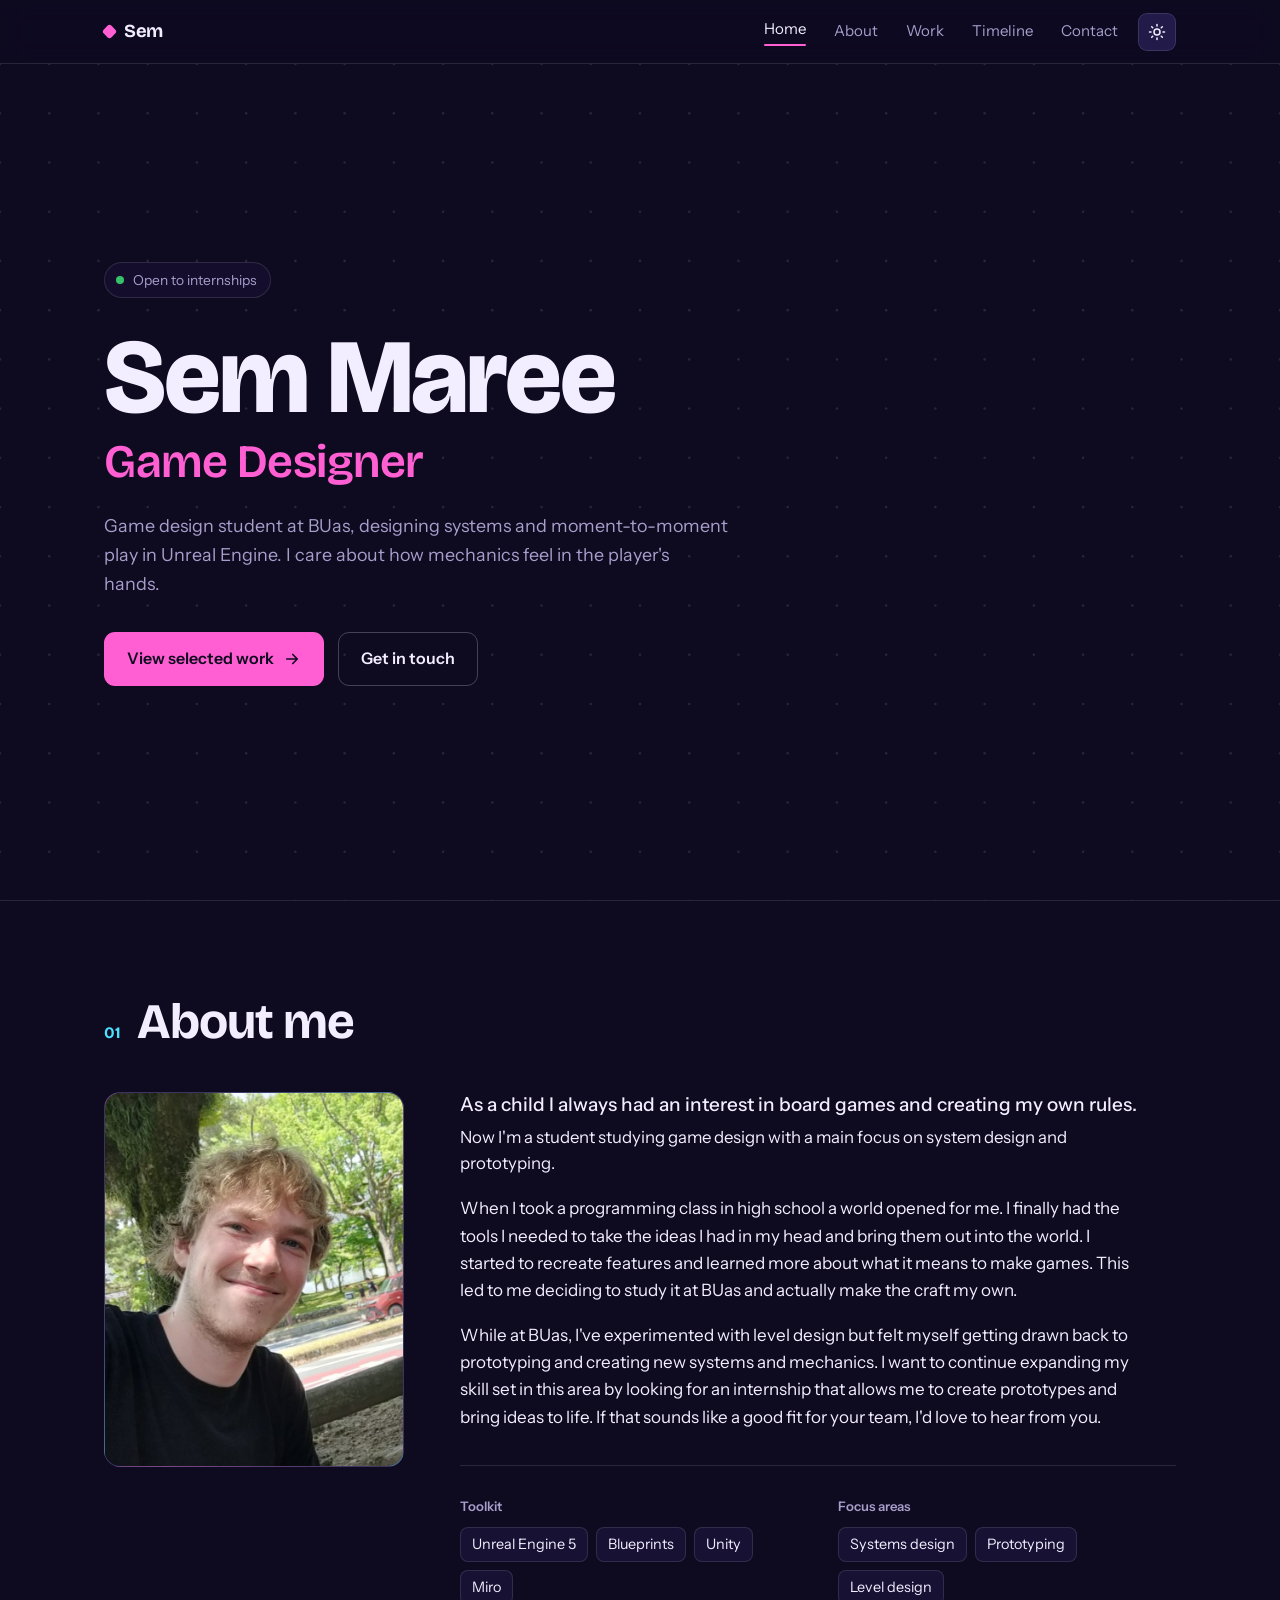
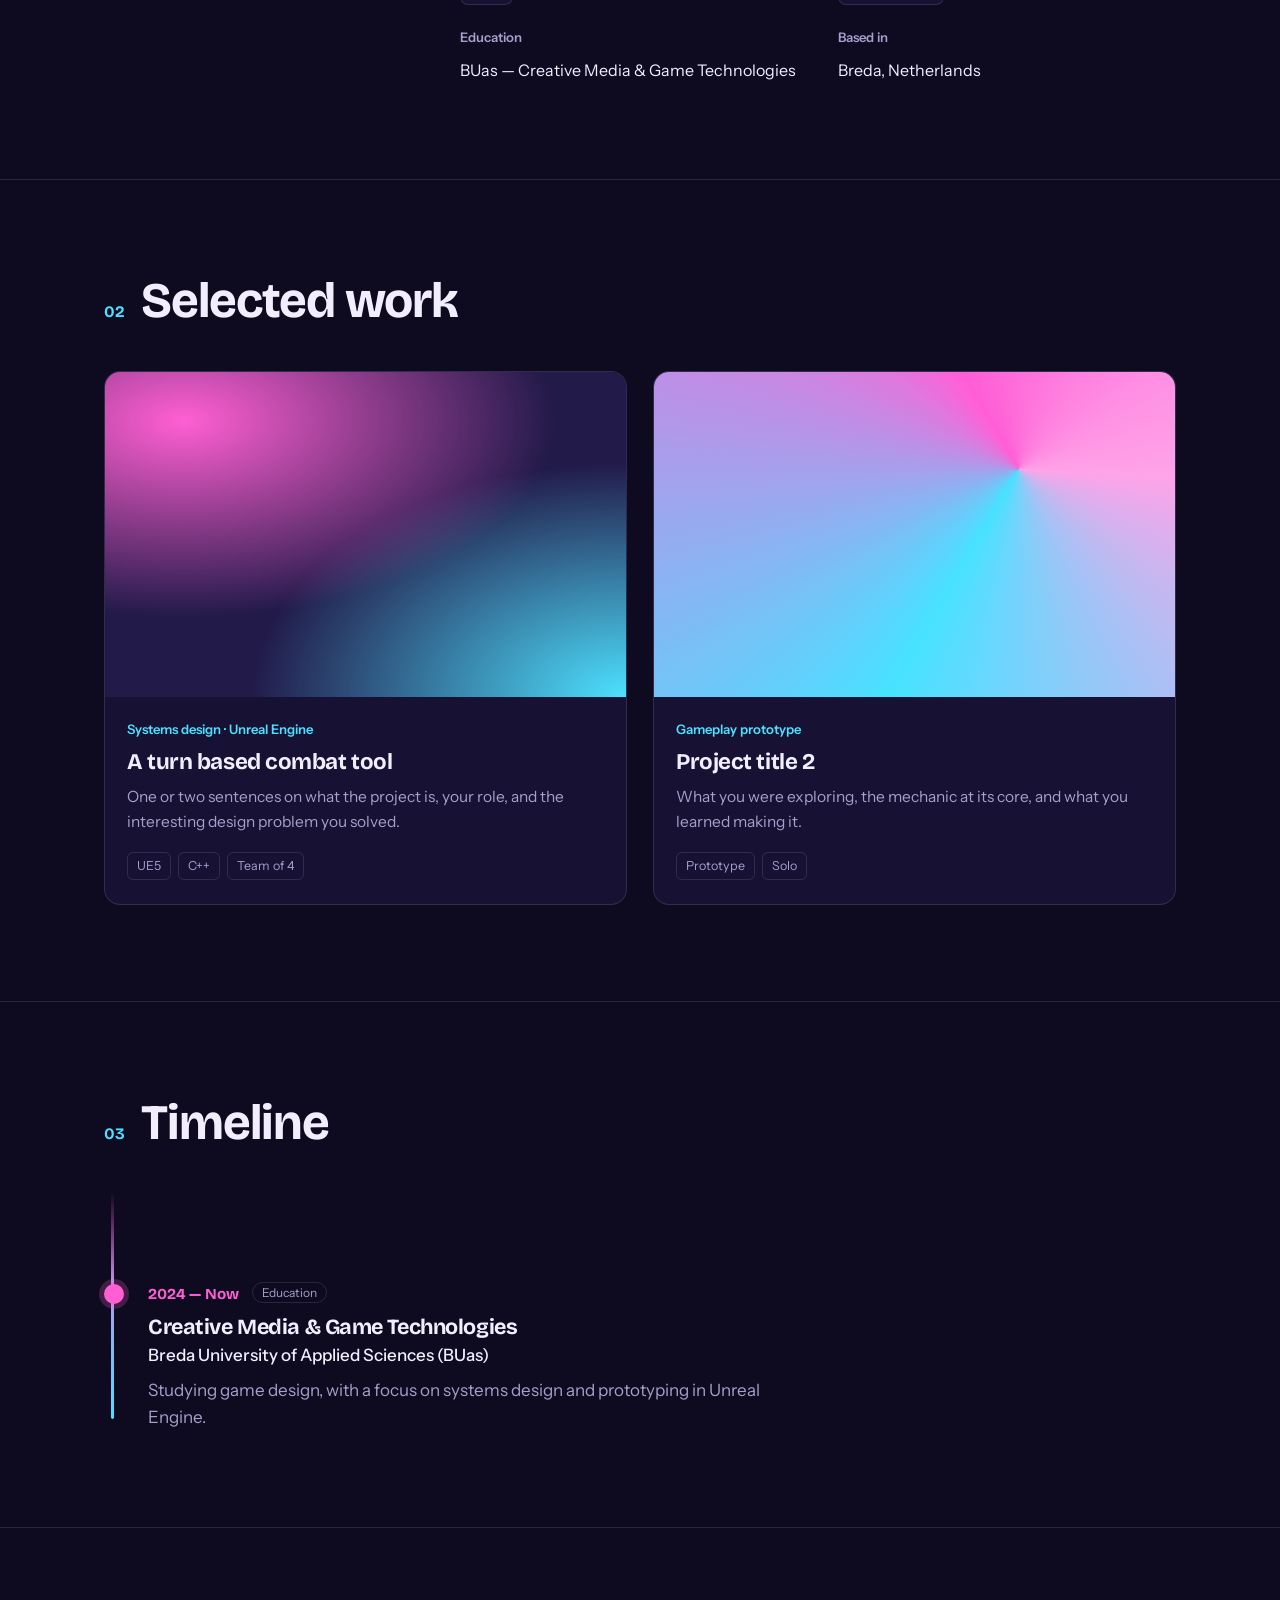
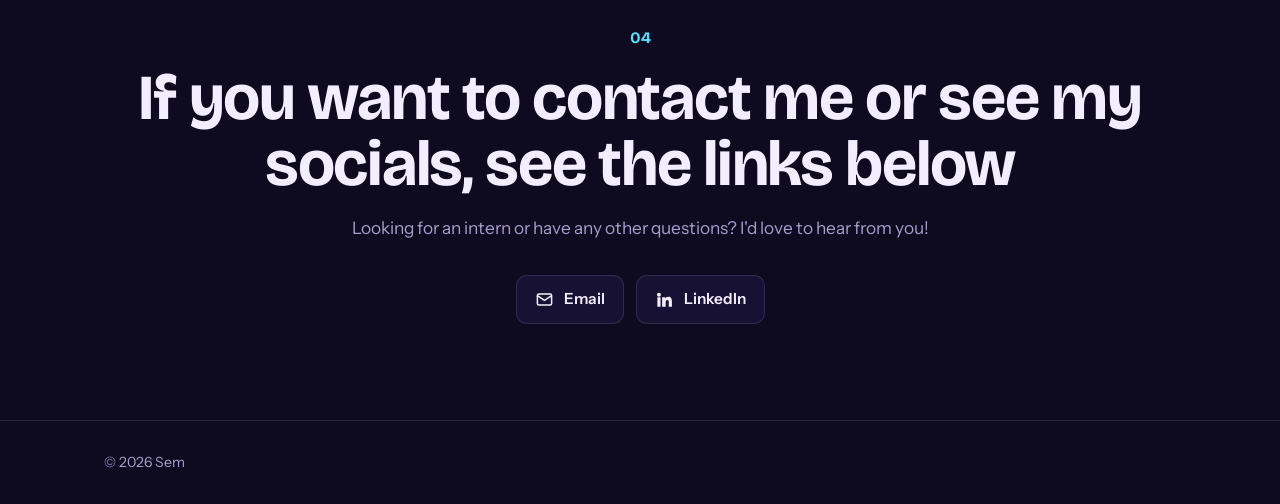
==== index.html @ 02952e38 "Project 1: rename to turn based combat tool, reword intro Co-Authored-By: Claude Opus 5.5 <noreply@a" ====
<!DOCTYPE html>
<html lang="en" data-theme="dark">
<head>
<meta charset="UTF-8">
<meta name="viewport" content="width=device-width, initial-scale=1, viewport-fit=cover">
<title>Sem — Game Designer</title>

<!-- ============================================================
     EDIT GUIDE
     - Search for  [EDIT]  comments to find everything you can change.
     - Your name, role, bio, projects and social links are all marked.
     - Swap the placeholder project cards for your real work.
     ============================================================ -->

<link rel="preconnect" href="https://fonts.googleapis.com">
<link rel="preconnect" href="https://fonts.gstatic.com" crossorigin>
<link href="https://fonts.googleapis.com/css2?family=Bricolage+Grotesque:opsz,wght@12..96,400..800&family=Instrument+Sans:ital,wght@0,400..600;1,400..500&display=swap" rel="stylesheet">

<link rel="stylesheet" href="style.css">
</head>
<body>

<!-- ============ NAV ============ -->
<nav class="nav">
  <div class="wrap">
    <!-- [EDIT] your name / initials -->
    <a href="#home" class="brand"><span class="mark"></span>Sem</a>
    <div style="display:flex;align-items:center;gap:8px">
      <div class="nav-links" id="navLinks">
        <a href="#home">Home</a>
        <a href="#about">About</a>
        <a href="#work">Work</a>
        <a href="#timeline">Timeline</a>
        <a href="#contact">Contact</a>
      </div>
      <button class="theme-btn" id="themeBtn" aria-label="Switch colour theme" title="Switch theme"></button>
      <button class="nav-toggle" id="navToggle" aria-label="Open menu" aria-expanded="false">
        <svg viewBox="0 0 24 24" fill="none" stroke="currentColor" stroke-width="2" stroke-linecap="round"><path d="M4 7h16M4 12h16M4 17h16"/></svg>
      </button>
    </div>
  </div>
</nav>

<!-- ============ HERO / HOME ============ -->
<header class="hero" id="home">
  <canvas id="grid" aria-hidden="true"></canvas>
  <div class="wrap">
    <span class="hero-avail"><span class="pulse"></span>Open to internships</span>
    <!-- [EDIT] name + what you call yourself -->
    <h1>Sem Maree<span class="role">Game Designer</span></h1>
    <!-- [EDIT] one or two sentences: what you make and what you care about -->
    <p class="hero-sub">Game design student at BUas, designing systems and moment-to-moment play in Unreal Engine. I care about how mechanics feel in the player's hands.</p>
    <div class="cta-row">
      <a href="#work" class="btn btn-primary">View selected work
        <svg viewBox="0 0 24 24" width="18" height="18" fill="none" stroke="currentColor" stroke-width="2.2" stroke-linecap="round" stroke-linejoin="round"><path d="M5 12h14M13 6l6 6-6 6"/></svg>
      </a>
      <a href="#contact" class="btn btn-ghost">Get in touch</a>
    </div>
  </div>
</header>

<main>
<!-- ============ ABOUT ============ -->
<section class="section" id="about">
  <div class="wrap">
    <div class="section-head"><span class="section-num">01</span><h2>About me</h2></div>
    <div class="about-grid">
      <div class="portrait">
        <!-- [EDIT] your photo — object-position in style.css controls the crop -->
        <img src="images/me.JPG" alt="Portrait of Sem Maree">
      </div>
      <div class="about-body">
        <!-- [EDIT] write your own bio — a few honest paragraphs beat a polished cliché -->
        <p class="lead"><span class="lead-open">As a child I always had an interest in board games and creating my own rules.</span> Now I'm a student studying game design with a main focus on system design and prototyping.</p>
        <p>When I took a programming class in high school a world opened for me. I finally had the tools I needed to take the ideas I had in my head and bring them out into the world. I started to recreate features and learned more about what it means to make games. This led to me deciding to study it at BUas and actually make the craft my own.</p>
        <p>While at BUas, I've experimented with level design but felt myself getting drawn back to prototyping and creating new systems and mechanics. I want to continue expanding my skill set in this area by looking for an internship that allows me to create prototypes and bring ideas to life. If that sounds like a good fit for your team, I'd love to hear from you.</p>

        <div class="facts">
          <div class="fact">
            <h4>Toolkit</h4>
            <!-- [EDIT] your real tools -->
            <ul>
              <li>Unreal Engine 5</li><li>Blueprints</li><li>Unity</li><li>Miro</li>
            </ul>
          </div>
          <div class="fact">
            <h4>Focus areas</h4>
            <ul>
              <li>Systems design</li><li>Prototyping</li><li>Level design</li>
            </ul>
          </div>
          <div class="fact">
            <h4>Education</h4>
            <p class="single">BUas — Creative Media &amp; Game Technologies</p>
          </div>
          <div class="fact">
            <h4>Based in</h4>
            <p class="single">Breda, Netherlands</p>
          </div>
        </div>
      </div>
    </div>
  </div>
</section>

<!-- ============ WORK / PROJECTS ============ -->
<section class="section" id="work">
  <div class="wrap">
    <div class="section-head"><span class="section-num">02</span><h2>Selected work</h2></div>
    <div class="work-grid">

      <!-- [EDIT] PROJECT 1 — duplicate a card block to add more -->
      <a class="card" href="projects/project-1.html">
        <div class="thumb t1"><span class="go"><svg viewBox="0 0 24 24" fill="none" stroke="currentColor" stroke-width="2.2" stroke-linecap="round" stroke-linejoin="round"><path d="M7 17L17 7M9 7h8v8"/></svg></span></div>
        <div class="card-body">
          <span class="card-role">Systems design · Unreal Engine</span>
          <h3>A turn based combat tool</h3>
          <p>One or two sentences on what the project is, your role, and the interesting design problem you solved.</p>
          <div class="tags"><span class="tag">UE5</span><span class="tag">C++</span><span class="tag">Team of 4</span></div>
        </div>
      </a>

      <!-- [EDIT] PROJECT 2 -->
      <a class="card" href="projects/project-2.html">
        <div class="thumb t2"><span class="go"><svg viewBox="0 0 24 24" fill="none" stroke="currentColor" stroke-width="2.2" stroke-linecap="round" stroke-linejoin="round"><path d="M7 17L17 7M9 7h8v8"/></svg></span></div>
        <div class="card-body">
          <span class="card-role">Gameplay prototype</span>
          <h3>Project title 2</h3>
          <p>What you were exploring, the mechanic at its core, and what you learned making it.</p>
          <div class="tags"><span class="tag">Prototype</span><span class="tag">Solo</span></div>
        </div>
      </a>


    </div>
  </div>
</section>

<!-- ============ TIMELINE ============ -->
<section class="section" id="timeline">
  <div class="wrap">
    <div class="section-head"><span class="section-num">03</span><h2>Timeline</h2></div>
    <!-- [EDIT] newest at the top, oldest at the bottom.
         To add a step, copy this block and paste it ABOVE the others:
         <li class="tl-item">
           <span class="tl-date">2026 — 2027</span>
           <span class="tl-type">Job</span>
           <h3>Role or milestone</h3>
           <p class="tl-org">Company or school</p>
           <p>One or two sentences on what you did there.</p>
         </li>
         Put class="tl-item now" on whatever you're doing right now. -->
    <ol class="timeline">
      <li class="tl-item now">
        <span class="tl-date">2024 — Now</span>
        <span class="tl-type">Education</span>
        <h3>Creative Media &amp; Game Technologies</h3>
        <p class="tl-org">Breda University of Applied Sciences (BUas)</p>
        <p>Studying game design, with a focus on systems design and prototyping in Unreal Engine.</p>
      </li>
    </ol>
  </div>
</section>

<!-- ============ CONTACT / SOCIALS ============ -->
<section class="section contact" id="contact">
  <div class="wrap">
    <span class="section-num">04</span>
    <h2 style="margin-top:14px">If you want to contact me or see my socials, see the links below</h2>
    <p>Looking for an intern or have any other questions? I'd love to hear from you!</p>
    <!-- [EDIT] your links -->
    <div class="socials">
      <a class="social" href="mailto:Sem.maree05@gmail.com">
        <svg viewBox="0 0 24 24" fill="none" stroke="currentColor" stroke-width="1.9"><rect x="3" y="5" width="18" height="14" rx="2"/><path d="m3 7 9 6 9-6"/></svg>Email
      </a>
      <a class="social" href="https://www.linkedin.com/in/sem-maree-a93a122ab/" target="_blank" rel="noopener">
        <svg viewBox="0 0 24 24" fill="currentColor"><path d="M4.98 3.5a2.5 2.5 0 1 1 0 5 2.5 2.5 0 0 1 0-5ZM3 9h4v12H3V9Zm6 0h3.8v1.7h.05c.53-1 1.83-2.05 3.76-2.05 4.02 0 4.76 2.65 4.76 6.1V21h-4v-5.4c0-1.29-.02-2.95-1.8-2.95-1.8 0-2.07 1.4-2.07 2.85V21H9V9Z"/></svg>LinkedIn
      </a>
    </div>
  </div>
</section>
</main>

<footer class="footer">
  <div class="wrap">
    <span>© <span id="year"></span> Sem</span>
  </div>
</footer>

<script>
(function(){
  "use strict";
  var root=document.documentElement;

  /* ---- Theme toggle (persisted per viewer) ---- */
  var sun='<svg viewBox="0 0 24 24" fill="none" stroke="currentColor" stroke-width="2" stroke-linecap="round"><circle cx="12" cy="12" r="4"/><path d="M12 2v2M12 20v2M4.9 4.9l1.4 1.4M17.7 17.7l1.4 1.4M2 12h2M20 12h2M4.9 19.1l1.4-1.4M17.7 6.3l1.4-1.4"/></svg>';
  var moon='<svg viewBox="0 0 24 24" fill="none" stroke="currentColor" stroke-width="2" stroke-linecap="round" stroke-linejoin="round"><path d="M21 12.8A9 9 0 1 1 11.2 3a7 7 0 0 0 9.8 9.8Z"/></svg>';
  var btn=document.getElementById('themeBtn');
  function current(){
    var t=root.getAttribute('data-theme');
    if(t) return t;
    return window.matchMedia('(prefers-color-scheme: dark)').matches?'dark':'light';
  }
  function paint(){ btn.innerHTML = current()==='dark'?sun:moon; }
  try{ var saved=localStorage.getItem('theme'); if(saved) root.setAttribute('data-theme',saved); }catch(e){}
  paint();
  btn.addEventListener('click',function(){
    var next=current()==='dark'?'light':'dark';
    root.setAttribute('data-theme',next);
    try{ localStorage.setItem('theme',next); }catch(e){}
    paint(); resizeGrid();
  });

  /* ---- Mobile menu ---- */
  var toggle=document.getElementById('navToggle'), links=document.getElementById('navLinks');
  toggle.addEventListener('click',function(){
    var open=links.classList.toggle('open');
    toggle.setAttribute('aria-expanded',open);
  });
  links.addEventListener('click',function(e){ if(e.target.tagName==='A'){ links.classList.remove('open'); toggle.setAttribute('aria-expanded',false);} });

  /* ---- Active section in nav ---- */
  var navA=Array.prototype.slice.call(document.querySelectorAll('.nav-links a'));
  var sections=navA.map(function(a){return document.querySelector(a.getAttribute('href'));});
  var io=new IntersectionObserver(function(entries){
    entries.forEach(function(en){
      if(en.isIntersecting){
        var id='#'+en.target.id;
        navA.forEach(function(a){a.classList.toggle('active',a.getAttribute('href')===id);});
      }
    });
  },{rootMargin:'-45% 0px -50% 0px'});
  sections.forEach(function(s){ if(s) io.observe(s); });

  document.getElementById('year').textContent=new Date().getFullYear();

  /* ---- Interactive hero dot-grid ---- */
  var canvas=document.getElementById('grid'), ctx=canvas.getContext('2d');
  var reduce=window.matchMedia('(prefers-reduced-motion: reduce)').matches;
  var pts=[], mouse={x:-9999,y:-9999}, dpr=Math.min(window.devicePixelRatio||1,2), raf, running=false;

  function accent(){ return getComputedStyle(root).getPropertyValue('--dot').trim(); }
  function dim(){ return getComputedStyle(root).getPropertyValue('--dot-dim').trim(); }
  var cA=accent(), cD=dim();

  function build(){
    pts=[];
    var gap=Math.max(34, Math.min(56, canvas.clientWidth/26));
    var cols=Math.ceil(canvas.clientWidth/gap)+1, rows=Math.ceil(canvas.clientHeight/gap)+1;
    for(var y=0;y<rows;y++) for(var x=0;x<cols;x++){
      pts.push({x:x*gap, y:y*gap, r:1.3});
    }
  }
  function resizeGrid(){
    dpr=Math.min(window.devicePixelRatio||1,2);
    canvas.width=canvas.clientWidth*dpr; canvas.height=canvas.clientHeight*dpr;
    ctx.setTransform(dpr,0,0,dpr,0,0);
    cA=accent(); cD=dim();
    build(); if(reduce) drawStatic();
  }
  function drawStatic(){
    ctx.clearRect(0,0,canvas.clientWidth,canvas.clientHeight);
    for(var i=0;i<pts.length;i++){ ctx.beginPath(); ctx.fillStyle=cD; ctx.arc(pts[i].x,pts[i].y,1.3,0,6.283); ctx.fill(); }
  }
  function frame(){
    ctx.clearRect(0,0,canvas.clientWidth,canvas.clientHeight);
    var R=140;
    for(var i=0;i<pts.length;i++){
      var p=pts[i], dx=p.x-mouse.x, dy=p.y-mouse.y, d=Math.sqrt(dx*dx+dy*dy);
      if(d<R){
        var f=1-d/R;
        p.r += ((1.3+f*3.4)-p.r)*0.18;
        ctx.fillStyle=cA; ctx.globalAlpha=0.35+f*0.65;
      }else{
        p.r += (1.3-p.r)*0.12;
        ctx.fillStyle=cD; ctx.globalAlpha=1;
      }
      ctx.beginPath(); ctx.arc(p.x,p.y,p.r,0,6.283); ctx.fill();
    }
    ctx.globalAlpha=1;
    raf=requestAnimationFrame(frame);
  }
  function start(){ if(!running && !reduce){ running=true; frame(); } }
  function stop(){ if(running){ running=false; cancelAnimationFrame(raf); } }

  window.addEventListener('pointermove',function(e){
    var rect=canvas.getBoundingClientRect();
    mouse.x=e.clientX-rect.left; mouse.y=e.clientY-rect.top;
  },{passive:true});
  window.addEventListener('pointerleave',function(){ mouse.x=-9999; mouse.y=-9999; });

  window.addEventListener('resize',resizeGrid);
  resizeGrid();
  if(reduce){ drawStatic(); }
  else{
    // pause animation when hero scrolls out of view
    var hero=document.getElementById('home');
    new IntersectionObserver(function(en){ en[0].isIntersecting?start():stop(); }).observe(hero);
    start();
  }
})();
</script>
</body>
</html>
---- style.css ----
/* ---------- Theme tokens ---------- */
:root{
  /* light is the base */
  --ink:#f6f3ff;
  --surface:#ffffff;
  --surface-2:#ece6fb;
  --text:#1a1433;
  --muted:#645c85;
  --line:rgba(26,20,51,.12);
  --line-strong:rgba(26,20,51,.22);
  --accent:#c21b8f;
  --accent-2:#07708a;
  --accent-ink:#ffffff;
  --dot:rgba(194,27,143,.5);
  --dot-dim:rgba(26,20,51,.14);

  --font-display:"Bricolage Grotesque",system-ui,sans-serif;
  --font-body:"Instrument Sans",system-ui,sans-serif;
  --wrap:1120px;
  --nav-h:64px;
}
@media (prefers-color-scheme:dark){
  :root:not([data-theme="light"]){
    --ink:#0e0a1f;
    --surface:#171133;
    --surface-2:#221a49;
    --text:#f3eeff;
    --muted:#a79ecb;
    --line:rgba(243,238,255,.12);
    --line-strong:rgba(243,238,255,.24);
    --accent:#ff5fd2;
    --accent-2:#4de1ff;
    --accent-ink:#0e0a1f;
    --dot:rgba(255,95,210,.6);
    --dot-dim:rgba(243,238,255,.13);
  }
}
:root[data-theme="dark"]{
  --ink:#0e0a1f;
  --surface:#171133;
  --surface-2:#221a49;
  --text:#f3eeff;
  --muted:#a79ecb;
  --line:rgba(243,238,255,.12);
  --line-strong:rgba(243,238,255,.24);
  --accent:#ff5fd2;
  --accent-2:#4de1ff;
  --accent-ink:#0e0a1f;
  --dot:rgba(255,95,210,.6);
  --dot-dim:rgba(243,238,255,.13);
}

/* ---------- Base ---------- */
*{box-sizing:border-box}
:root{
  box-sizing:border-box;
  padding-top:env(safe-area-inset-top,0px);
  padding-bottom:env(safe-area-inset-bottom,0px);
}
html{scroll-behavior:smooth;scroll-padding-top:calc(var(--nav-h) + env(safe-area-inset-top,0px) + 8px);-webkit-text-size-adjust:100%}
body{
  margin:0;
  background:var(--ink);
  color:var(--text);
  font-family:var(--font-body);
  font-size:17px;
  line-height:1.6;
  -webkit-font-smoothing:antialiased;
  overflow-x:hidden;
}
h1,h2,h3{font-family:var(--font-display);font-weight:700;line-height:1.02;letter-spacing:-.02em;margin:0}
a{color:inherit;text-decoration:none}
img{max-width:100%}
.wrap{width:100%;max-width:var(--wrap);margin:0 auto;padding:0 24px}
::selection{background:var(--accent);color:var(--accent-ink)}
:focus-visible{outline:2.5px solid var(--accent-2);outline-offset:3px;border-radius:4px}

/* ---------- Nav ---------- */
.nav{
  position:sticky;top:env(safe-area-inset-top,0px);z-index:50;
  height:var(--nav-h);
  display:flex;align-items:center;
  backdrop-filter:saturate(140%) blur(12px);
  -webkit-backdrop-filter:saturate(140%) blur(12px);
  background:color-mix(in srgb,var(--ink) 78%,transparent);
  border-bottom:1px solid var(--line);
}
.nav .wrap{display:flex;align-items:center;justify-content:space-between;gap:16px}
.brand{font-family:var(--font-display);font-weight:700;font-size:1.15rem;letter-spacing:-.02em;display:flex;align-items:center;gap:9px}
.brand .mark{width:11px;height:11px;border-radius:3px;background:var(--accent);transform:rotate(45deg)}
.nav-links{display:flex;align-items:center;gap:4px}
.nav-links a{
  font-size:.94rem;color:var(--muted);padding:8px 12px;border-radius:8px;transition:color .18s,background .18s;
}
.nav-links a:hover{color:var(--text);background:var(--surface-2)}
.nav-links a.active{color:var(--text)}
.nav-links a.active::after{content:"";display:block;height:2px;margin-top:3px;border-radius:2px;background:var(--accent)}
.theme-btn{
  display:grid;place-items:center;width:38px;height:38px;border-radius:9px;cursor:pointer;
  background:var(--surface-2);border:1px solid var(--line);color:var(--text);
  transition:border-color .18s,transform .1s;
}
.theme-btn:hover{border-color:var(--line-strong)}
.theme-btn:active{transform:scale(.94)}
.theme-btn svg{width:18px;height:18px}
.nav-toggle{display:none}

/* ---------- Hero ---------- */
.hero{position:relative;min-height:calc(100svh - var(--nav-h));display:flex;align-items:center;overflow:hidden}
#grid{position:absolute;inset:0;width:100%;height:100%;z-index:0;opacity:.9}
.hero .wrap{position:relative;z-index:1;padding-top:48px;padding-bottom:64px}
.hero-avail{
  display:inline-flex;align-items:center;gap:9px;font-size:.86rem;color:var(--muted);
  background:color-mix(in srgb,var(--surface) 70%,transparent);border:1px solid var(--line);
  padding:6px 13px 6px 11px;border-radius:100px;margin-bottom:26px;
}
.hero-avail .pulse{width:8px;height:8px;border-radius:50%;background:#37c26a;box-shadow:0 0 0 0 rgba(55,194,106,.5);animation:pulse 2.4s infinite}
@keyframes pulse{0%{box-shadow:0 0 0 0 rgba(55,194,106,.5)}70%{box-shadow:0 0 0 7px rgba(55,194,106,0)}100%{box-shadow:0 0 0 0 rgba(55,194,106,0)}}
.hero h1{font-size:clamp(3rem,10.5vw,6.6rem);font-weight:800;max-width:12ch}
.hero h1 .role{display:block;color:var(--accent);font-size:clamp(1.6rem,4.7vw,2.9rem);font-weight:600;margin-top:.15em;letter-spacing:-.01em}
.hero-sub{max-width:52ch;color:var(--muted);font-size:1.12rem;margin:26px 0 34px}
.cta-row{display:flex;flex-wrap:wrap;gap:14px}
.btn{
  display:inline-flex;align-items:center;gap:9px;font-family:var(--font-body);font-weight:600;font-size:1rem;
  padding:13px 22px;border-radius:11px;cursor:pointer;border:1px solid transparent;transition:transform .1s,background .18s,border-color .18s;
}
.btn:active{transform:translateY(1px)}
.btn-primary{background:var(--accent);color:var(--accent-ink)}
.btn-primary:hover{background:color-mix(in srgb,var(--accent) 85%,var(--text))}
.btn-ghost{background:transparent;color:var(--text);border-color:var(--line-strong)}
.btn-ghost:hover{border-color:var(--accent);color:var(--accent)}

/* ---------- Section shell ---------- */
.section{padding:96px 0;border-top:1px solid var(--line)}
.section-head{display:flex;align-items:baseline;gap:16px;margin-bottom:44px;flex-wrap:wrap}
.section-num{font-family:var(--font-display);font-weight:700;color:var(--accent-2);font-size:1rem;padding-top:.4em}
.section-head h2{font-size:clamp(2rem,5vw,3.1rem)}

/* ---------- About ---------- */
.about-grid{display:grid;grid-template-columns:300px 1fr;gap:56px;align-items:start}
.portrait{
  position:relative;aspect-ratio:4/5;border-radius:16px;overflow:hidden;border:1px solid var(--line);
  background:
    radial-gradient(120% 90% at 20% 0%,color-mix(in srgb,var(--accent) 32%,transparent),transparent 60%),
    radial-gradient(120% 90% at 100% 100%,color-mix(in srgb,var(--accent-2) 34%,transparent),transparent 55%),
    var(--surface-2);
  display:grid;place-items:center;
}
.portrait img{position:absolute;inset:0;width:100%;height:100%;object-fit:cover;object-position:center}
.portrait .initials{font-family:var(--font-display);font-weight:800;font-size:4.4rem;color:color-mix(in srgb,var(--text) 40%,transparent)}
.portrait .hint{position:absolute;bottom:12px;left:0;right:0;text-align:center;font-size:.78rem;color:var(--muted)}
.about-body p{margin:0 0 18px;max-width:62ch}
.about-body p:last-of-type{margin-bottom:0}
.lead{font-size:1.05rem;color:var(--text)}
/* opening line: scales with the text column so it stays on one line (wraps only on phones) */
.about-body{container-type:inline-size}
.lead-open{display:block;font-size:max(1.1rem,min(1.2rem,2.65cqi));font-weight:500;line-height:1.35;margin-bottom:6px}
.facts{display:grid;grid-template-columns:1fr 1fr;gap:22px 40px;margin-top:34px;padding-top:30px;border-top:1px solid var(--line)}
.fact h4{font-family:var(--font-body);font-weight:600;font-size:.82rem;color:var(--muted);margin:0 0 10px;text-transform:none;letter-spacing:0}
.fact ul{list-style:none;margin:0;padding:0;display:flex;flex-wrap:wrap;gap:8px}
.fact li{font-size:.9rem;background:var(--surface);border:1px solid var(--line);padding:5px 11px;border-radius:8px}
.fact .single{font-size:1rem;color:var(--text)}

/* ---------- Projects ---------- */
.work-grid{display:grid;grid-template-columns:repeat(2,1fr);gap:26px}
.card{
  display:flex;flex-direction:column;border:1px solid var(--line);border-radius:16px;overflow:hidden;
  background:var(--surface);transition:border-color .2s,transform .2s;
}
.card:hover{border-color:var(--line-strong);transform:translateY(-3px)}
.card:hover .thumb .go{opacity:1;transform:translate(0,0)}
.thumb{position:relative;aspect-ratio:16/10;overflow:hidden}
.thumb .go{
  position:absolute;bottom:14px;right:14px;width:42px;height:42px;border-radius:50%;
  background:var(--accent);color:var(--accent-ink);display:grid;place-items:center;
  opacity:0;transform:translate(6px,6px);transition:opacity .22s,transform .22s;
}
.thumb .go svg{width:18px;height:18px}
/* varied thumbnail treatments so cards don't read as identical */
.t1{background:radial-gradient(130% 110% at 15% 15%,#ff5fd2 0%,transparent 55%),radial-gradient(120% 120% at 100% 100%,#4de1ff 0%,transparent 60%),#221a49}
.t2{background:conic-gradient(from 210deg at 70% 30%,#4de1ff,#ff5fd2,#ffa3e6,#4de1ff);filter:saturate(1.05)}
.t3{background:linear-gradient(135deg,#1e3a64,#171133);position:relative}
.t3::after{content:"";position:absolute;inset:0;background-image:radial-gradient(rgba(255,95,210,.45) 1.4px,transparent 1.5px);background-size:16px 16px}
.t4{background:linear-gradient(160deg,#4a1a5e,#171133);position:relative}
.t4::after{content:"";position:absolute;inset:0;background-image:linear-gradient(rgba(77,225,255,.35) 1px,transparent 1px),linear-gradient(90deg,rgba(77,225,255,.35) 1px,transparent 1px);background-size:26px 26px;mask:radial-gradient(120% 90% at 30% 20%,#000,transparent 75%)}
.card-body{padding:22px 22px 24px;display:flex;flex-direction:column;gap:11px;flex:1}
.card-role{font-size:.82rem;color:var(--accent-2);font-weight:600}
.card h3{font-size:1.4rem}
.card p{margin:0;color:var(--muted);font-size:.97rem}
.tags{display:flex;flex-wrap:wrap;gap:7px;margin-top:auto;padding-top:6px}
.tag{font-size:.78rem;color:var(--muted);border:1px solid var(--line);padding:3px 9px;border-radius:6px}

/* ---------- Contact ---------- */
/* ---------- Timeline (newest at top; the line fades out above the latest step) ---------- */
.timeline{list-style:none;margin:0;padding:88px 0 0;position:relative;max-width:720px}
.timeline::before{
  content:"";position:absolute;left:6.5px;top:0;bottom:12px;width:3px;border-radius:3px;
  background:linear-gradient(to bottom,var(--accent),var(--accent-2));
  -webkit-mask-image:linear-gradient(to bottom,transparent,#000 88px);mask-image:linear-gradient(to bottom,transparent,#000 88px);
}
.tl-item{position:relative;padding:0 0 44px 44px}
.tl-item:last-child{padding-bottom:0}
.tl-item::before{
  content:"";position:absolute;left:0;top:4px;width:16px;height:16px;border-radius:50%;
  background:var(--ink);border:2px solid var(--accent-2);
}
.tl-item.now::before{background:var(--accent);border-color:var(--accent);box-shadow:0 0 0 5px color-mix(in srgb,var(--accent) 22%,transparent)}
.tl-date{font-family:var(--font-display);font-weight:700;color:var(--accent);font-size:.95rem}
.tl-type{margin-left:10px;font-size:.75rem;color:var(--muted);border:1px solid var(--line);padding:2px 9px;border-radius:999px;vertical-align:2px}
.tl-item h3{font-size:1.35rem;margin:8px 0 4px}
.tl-org{color:var(--text);margin:0 0 8px;font-weight:500}
.tl-item p:last-child{color:var(--muted);margin:0;max-width:60ch}

.contact{text-align:center}
.contact h2{font-size:clamp(2.2rem,6.5vw,4rem);max-width:34ch;margin:0 auto 18px}
.contact p{color:var(--muted);max-width:60ch;margin:0 auto 34px;font-size:1.08rem}
.socials{display:flex;flex-wrap:wrap;justify-content:center;gap:12px}
.social{
  display:inline-flex;align-items:center;gap:10px;padding:11px 18px;border-radius:11px;
  border:1px solid var(--line);background:var(--surface);font-weight:600;font-size:.96rem;
  transition:border-color .18s,color .18s,transform .1s;
}
.social:hover{border-color:var(--accent);color:var(--accent)}
.social:active{transform:translateY(1px)}
.social svg{width:19px;height:19px;flex:none}

/* ---------- Footer ---------- */
.footer{border-top:1px solid var(--line);padding:30px 0;color:var(--muted);font-size:.88rem}
.footer .wrap{display:flex;justify-content:space-between;align-items:center;flex-wrap:wrap;gap:10px}

/* ---------- Responsive ---------- */
@media (max-width:820px){
  .about-grid{grid-template-columns:1fr;gap:34px}
  .portrait{max-width:280px}
  .work-grid{grid-template-columns:1fr}
  .nav-links{display:none}
  .nav-links.open{
    display:flex;flex-direction:column;position:absolute;top:calc(var(--nav-h) + env(safe-area-inset-top,0px));left:0;right:0;
    background:var(--ink);border-bottom:1px solid var(--line);padding:12px 24px 20px;gap:2px;align-items:stretch;
  }
  .nav-links.open a{padding:12px}
  .nav-links.open a.active::after{display:none}
  .nav-toggle{display:grid;place-items:center;width:38px;height:38px;border-radius:9px;background:var(--surface-2);border:1px solid var(--line);color:var(--text);cursor:pointer}
  .nav-toggle svg{width:20px;height:20px}
  .section{padding:72px 0}
  .facts{grid-template-columns:1fr}
}
@media (prefers-reduced-motion:reduce){
  html{scroll-behavior:auto}
  *{animation-duration:.001ms !important;transition-duration:.001ms !important}
}

/* =========================================================
   PROJECT PAGES
   ========================================================= */
.back{display:inline-flex;align-items:center;gap:8px;color:var(--muted);font-size:.94rem;padding:8px 12px;border-radius:8px}
.back:hover{color:var(--text);background:var(--surface-2)}
.back svg{width:17px;height:17px}
.p-hero{padding:64px 0 40px}
.p-role{color:var(--accent-2);font-weight:600;font-size:.95rem;margin-bottom:14px;display:block}
.p-hero h1{font-size:clamp(2.6rem,8vw,5rem);font-weight:800;max-width:16ch}
.p-intro{color:var(--muted);font-size:1.15rem;max-width:58ch;margin:22px 0 0}
.p-cover{aspect-ratio:16/8;border-radius:18px;border:1px solid var(--line);overflow:hidden;display:grid;place-items:center;color:rgba(255,255,255,.75);font-size:.9rem}
.p-cover img,.p-cover video,.p-cover iframe{width:100%;height:100%;object-fit:cover;border:0;display:block}
.p-meta{display:grid;grid-template-columns:repeat(4,1fr);gap:24px;padding:32px 0;margin-top:36px;border-top:1px solid var(--line);border-bottom:1px solid var(--line)}
.p-meta h4{font-family:var(--font-body);font-size:.82rem;font-weight:600;color:var(--muted);margin:0 0 6px}
.p-meta p{margin:0}
.p-body{display:grid;grid-template-columns:1fr;gap:0;padding:56px 0 24px}
.p-block{max-width:68ch;margin:0 0 52px}
.p-block h2{font-size:clamp(1.6rem,3.6vw,2.2rem);margin-bottom:16px}
.p-block p{margin:0 0 16px}
.p-block ul{margin:0 0 16px;padding-left:1.2em}
.p-block li{margin-bottom:6px}
.gallery{display:grid;grid-template-columns:repeat(2,1fr);gap:18px;margin:4px 0 56px}
.shot{aspect-ratio:16/10;border-radius:14px;border:1px dashed var(--line-strong);background:var(--surface);display:grid;place-items:center;color:var(--muted);font-size:.88rem;overflow:hidden}
.shot img{width:100%;height:100%;object-fit:cover;display:block}
.shot.wide{grid-column:1/-1;aspect-ratio:16/7}
.p-actions{display:flex;flex-wrap:wrap;gap:14px;margin-top:8px}
.next{display:flex;justify-content:space-between;align-items:center;gap:20px;flex-wrap:wrap;padding:40px 0 72px;border-top:1px solid var(--line)}
.next a{display:block;border:1px solid var(--line);background:var(--surface);border-radius:14px;padding:18px 22px;transition:border-color .18s;min-width:240px}
.next a:hover{border-color:var(--accent)}
.next small{display:block;color:var(--muted);font-size:.82rem;margin-bottom:4px}
.next strong{font-family:var(--font-display);font-size:1.25rem}
@media (max-width:820px){
  .p-meta{grid-template-columns:1fr 1fr}
  .gallery{grid-template-columns:1fr}
  .next a{width:100%}
}
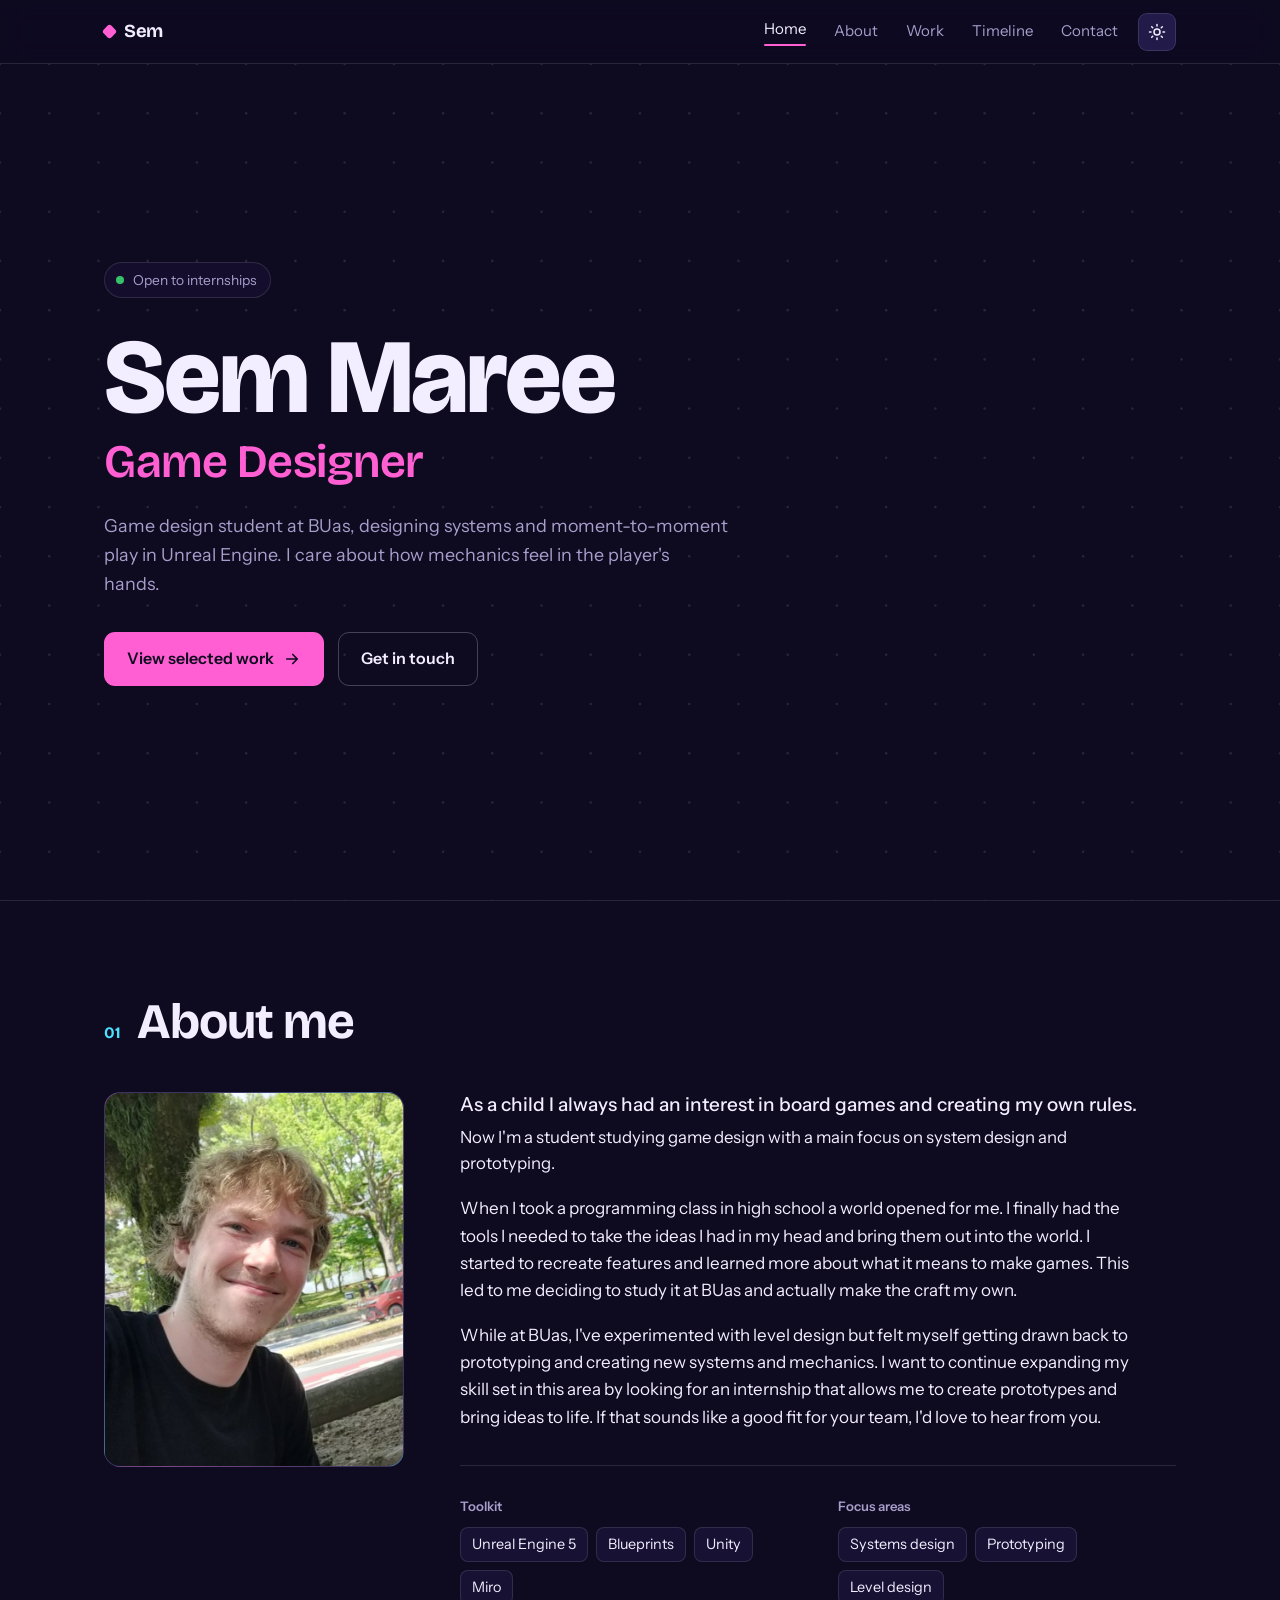
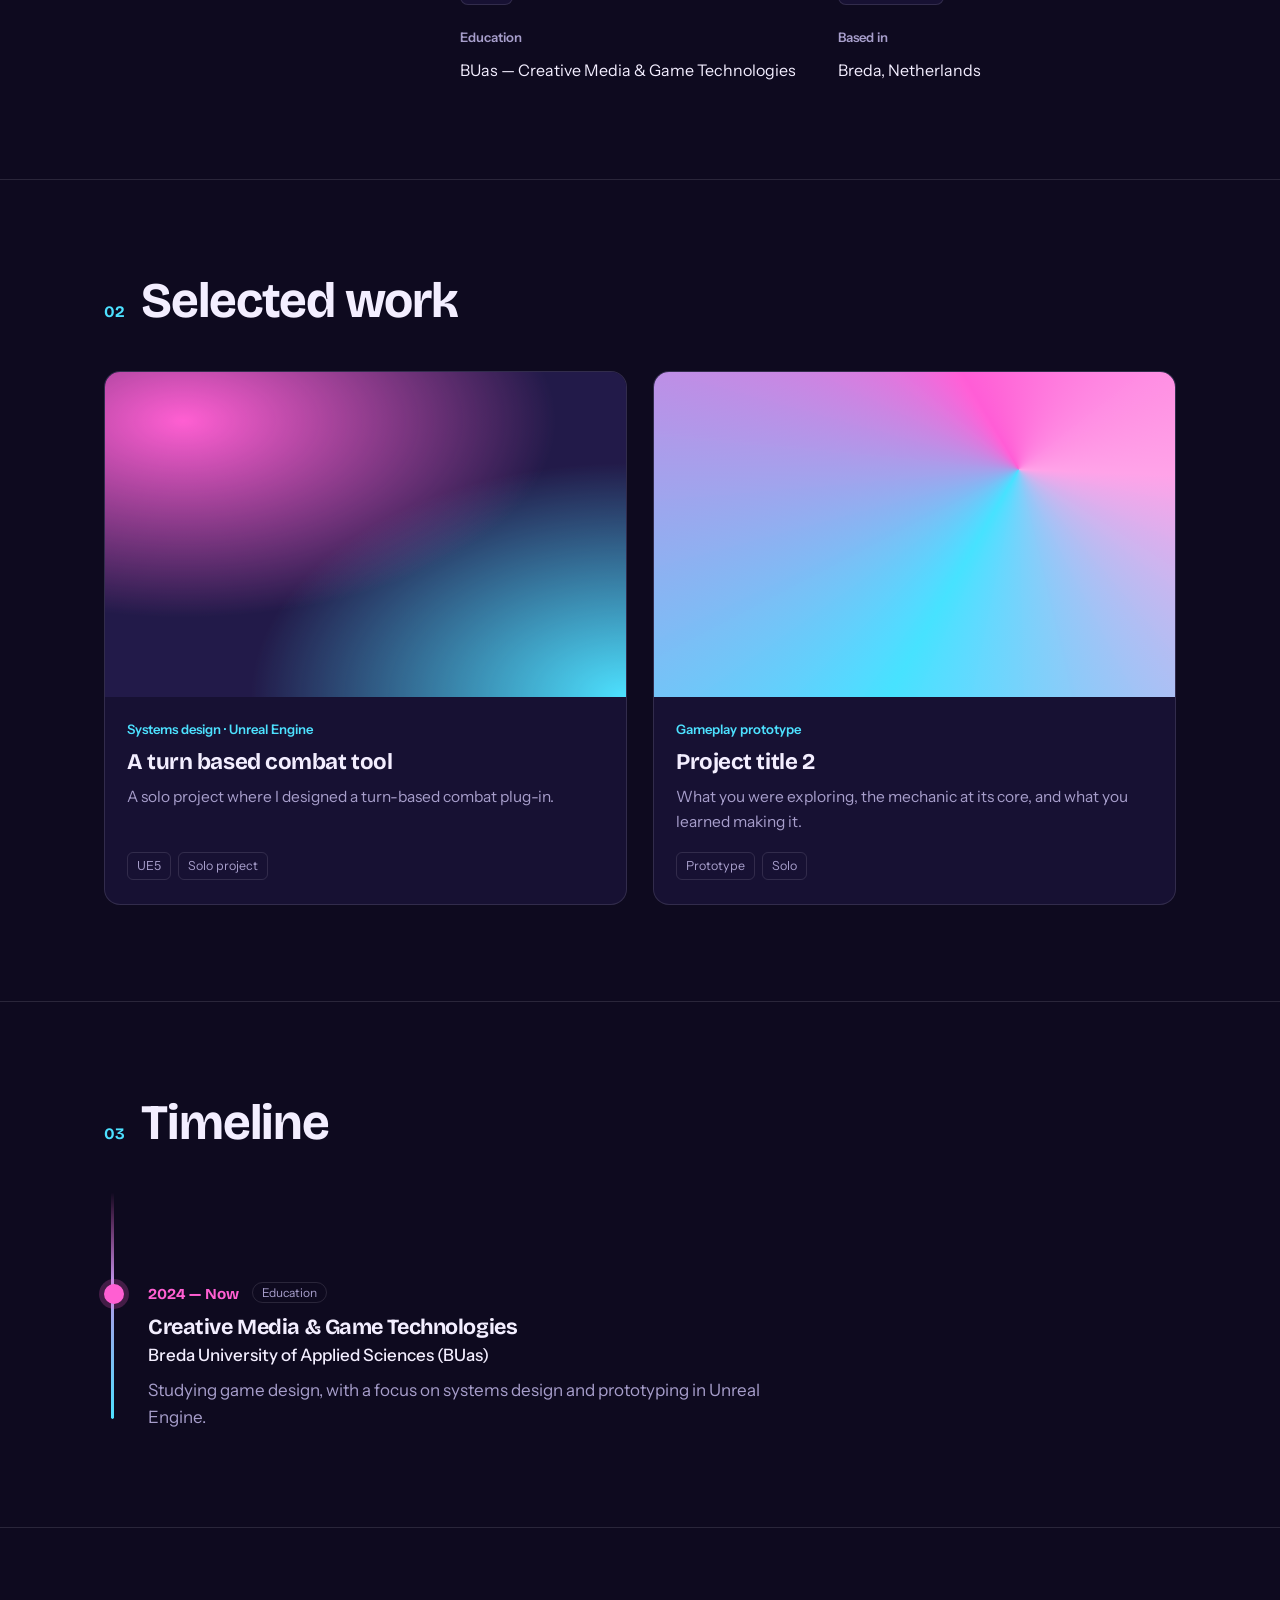
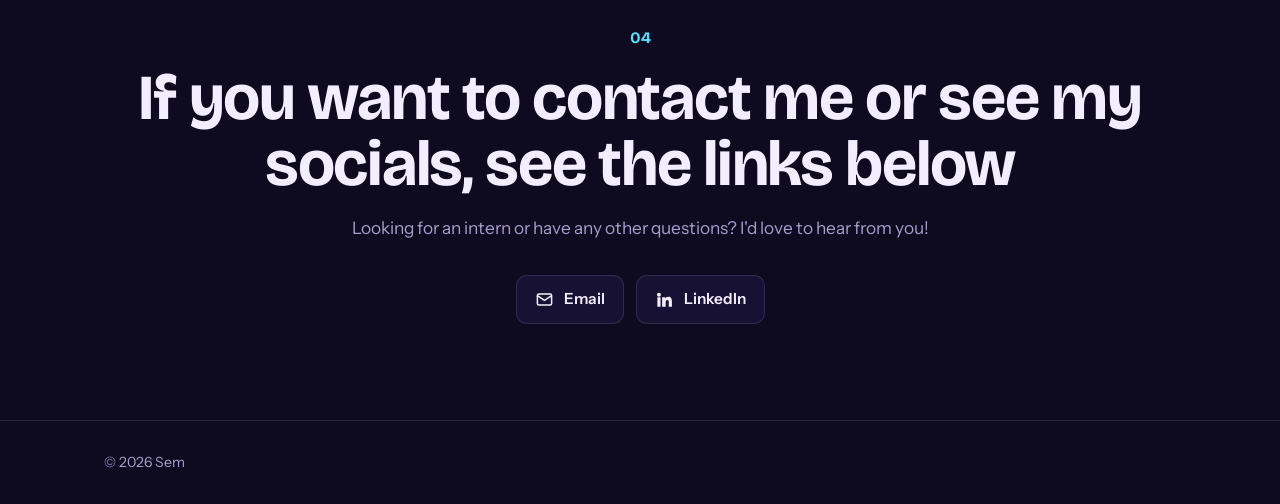
==== commit ef024c90: "Homepage: update project 1 card description and tags Co-Authored-By: Claude Opus 5.5 <noreply@anthro" ====
--- a/index.html
+++ b/index.html
@@ -115,8 +115,8 @@
         <div class="card-body">
           <span class="card-role">Systems design · Unreal Engine</span>
           <h3>A turn based combat tool</h3>
-          <p>One or two sentences on what the project is, your role, and the interesting design problem you solved.</p>
-          <div class="tags"><span class="tag">UE5</span><span class="tag">C++</span><span class="tag">Team of 4</span></div>
+          <p>A solo project where I designed a turn-based combat plug-in.</p>
+          <div class="tags"><span class="tag">UE5</span><span class="tag">Solo project</span></div>
         </div>
       </a>
 
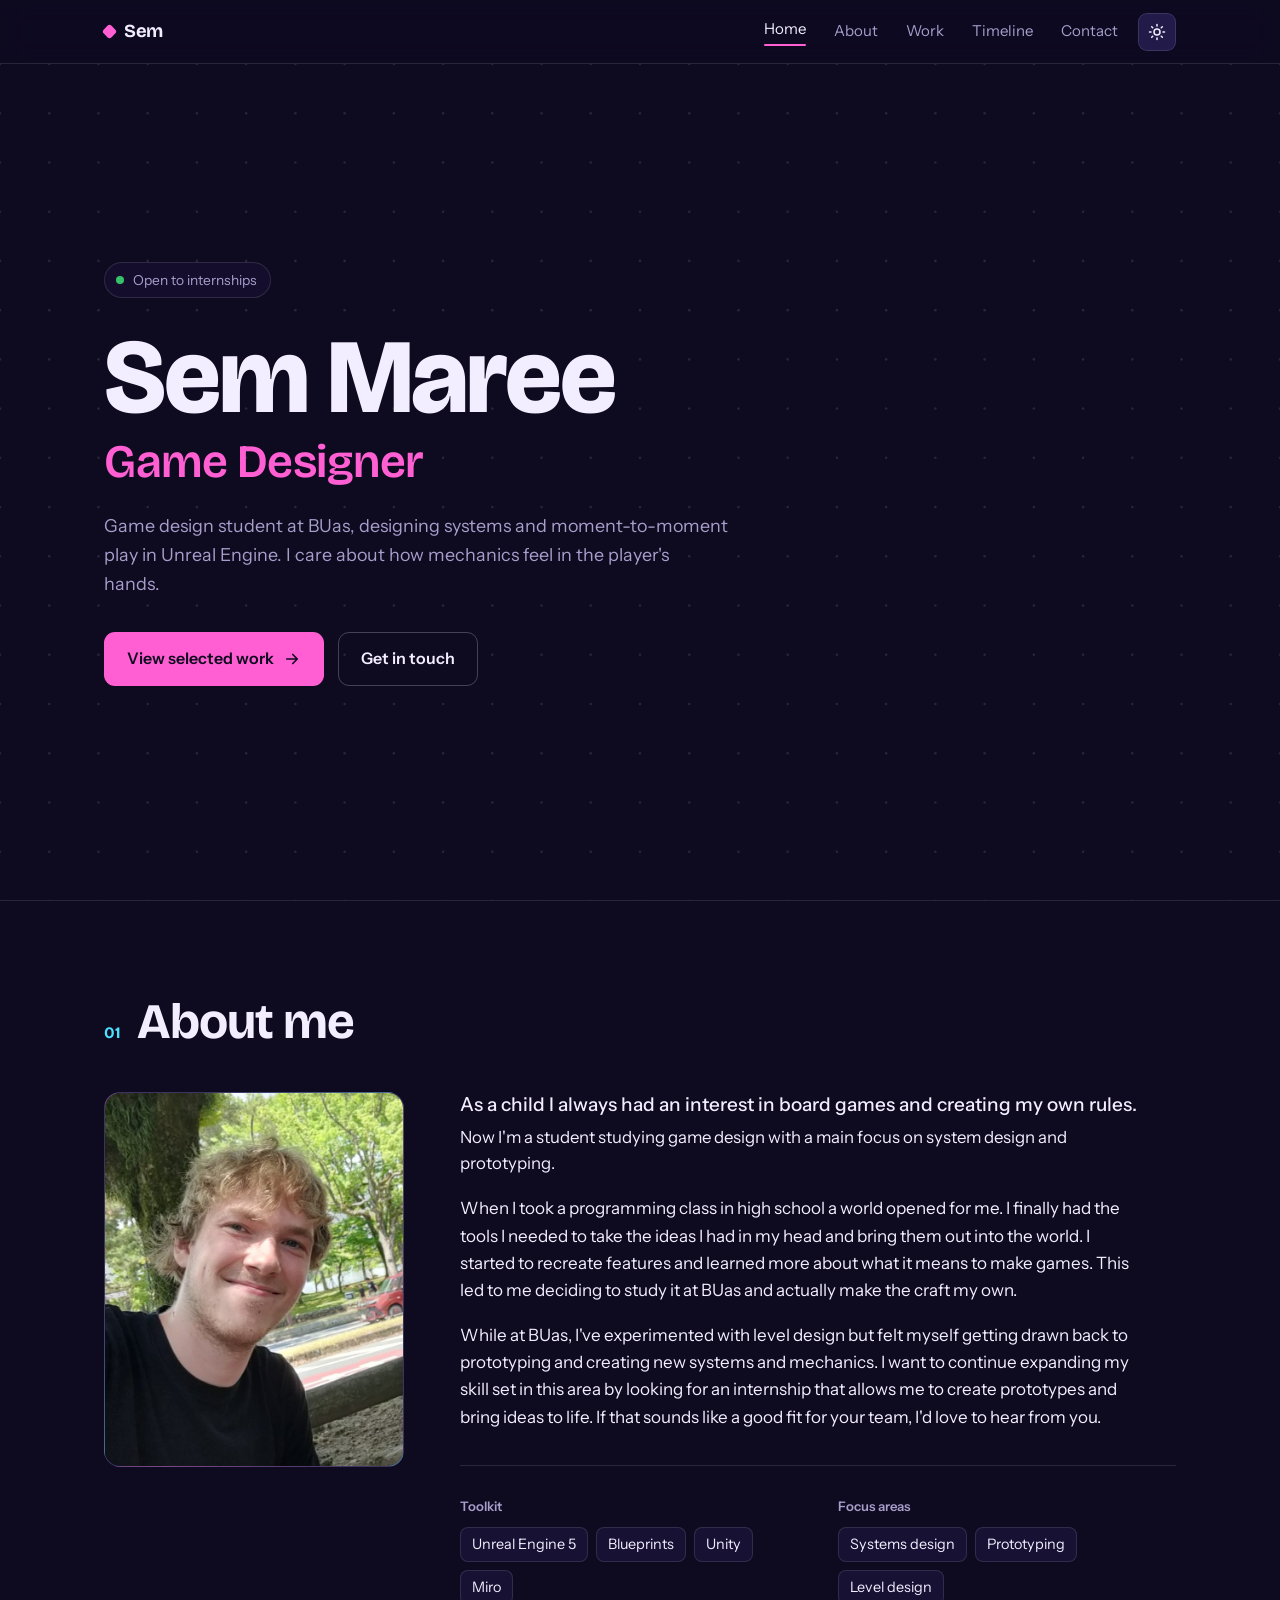
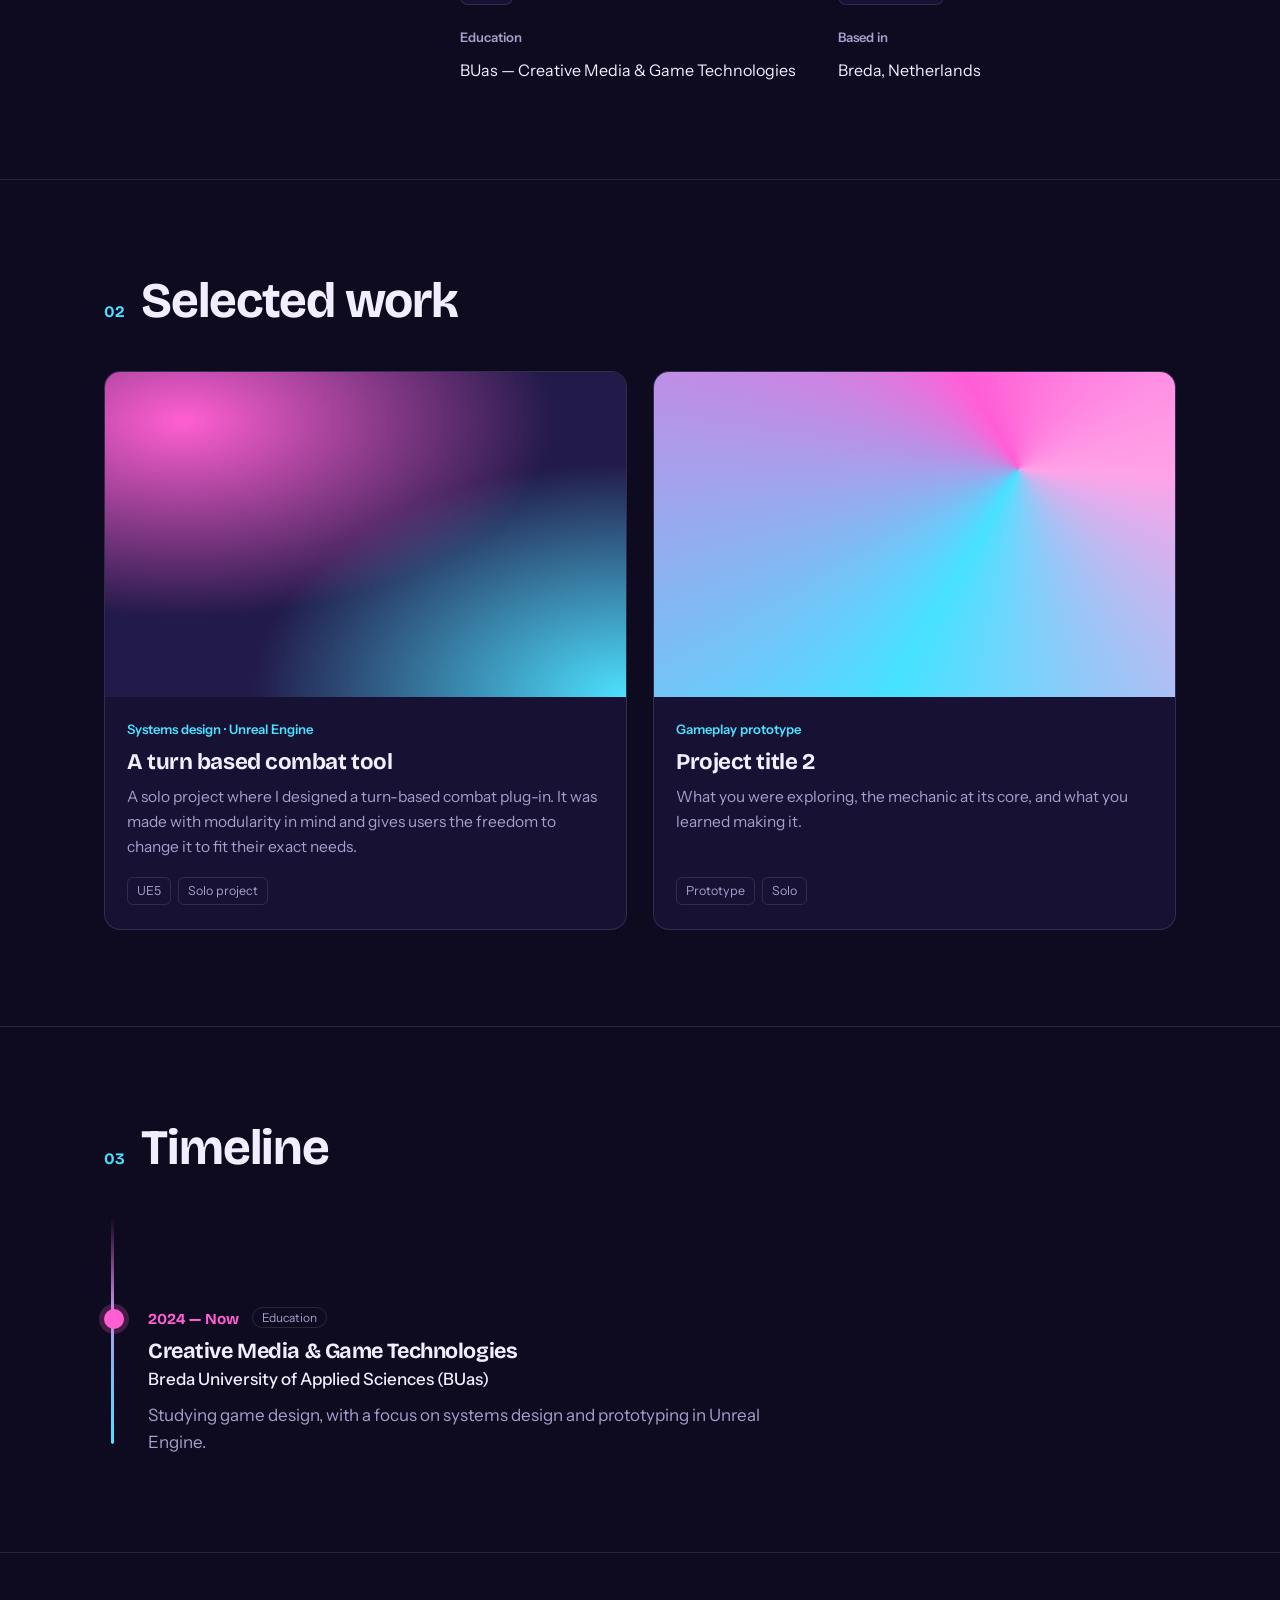
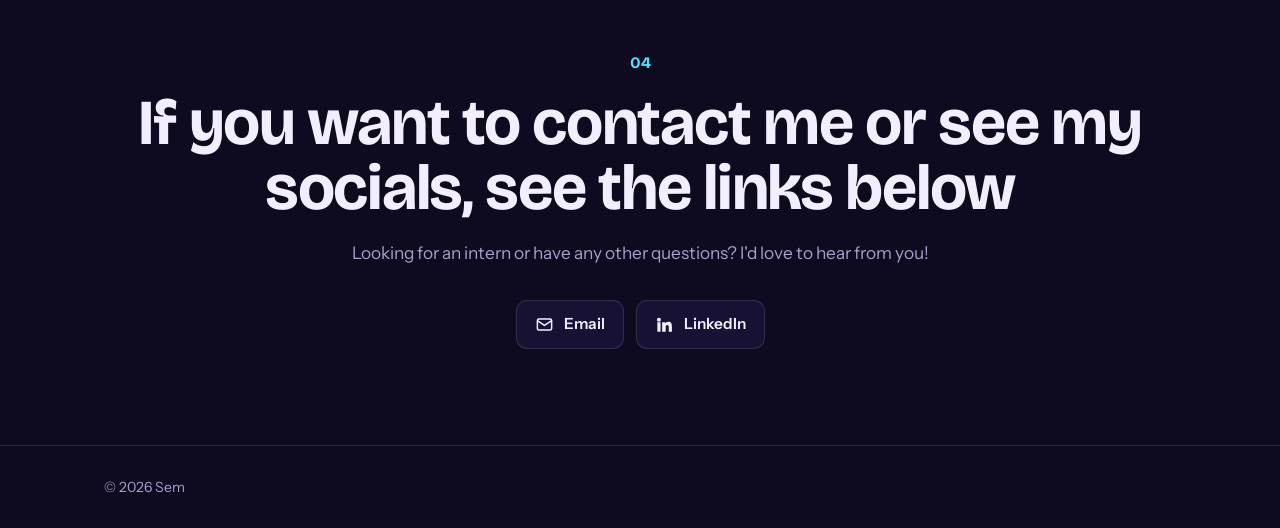
==== commit b6940feb: "Homepage: expand project 1 card description Co-Authored-By: Claude Opus 5.5 <noreply@anthropic.com> " ====
--- a/index.html
+++ b/index.html
@@ -115,7 +115,7 @@
         <div class="card-body">
           <span class="card-role">Systems design · Unreal Engine</span>
           <h3>A turn based combat tool</h3>
-          <p>A solo project where I designed a turn-based combat plug-in.</p>
+          <p>A solo project where I designed a turn-based combat plug-in. It was made with modularity in mind and gives users the freedom to change it to fit their exact needs.</p>
           <div class="tags"><span class="tag">UE5</span><span class="tag">Solo project</span></div>
         </div>
       </a>
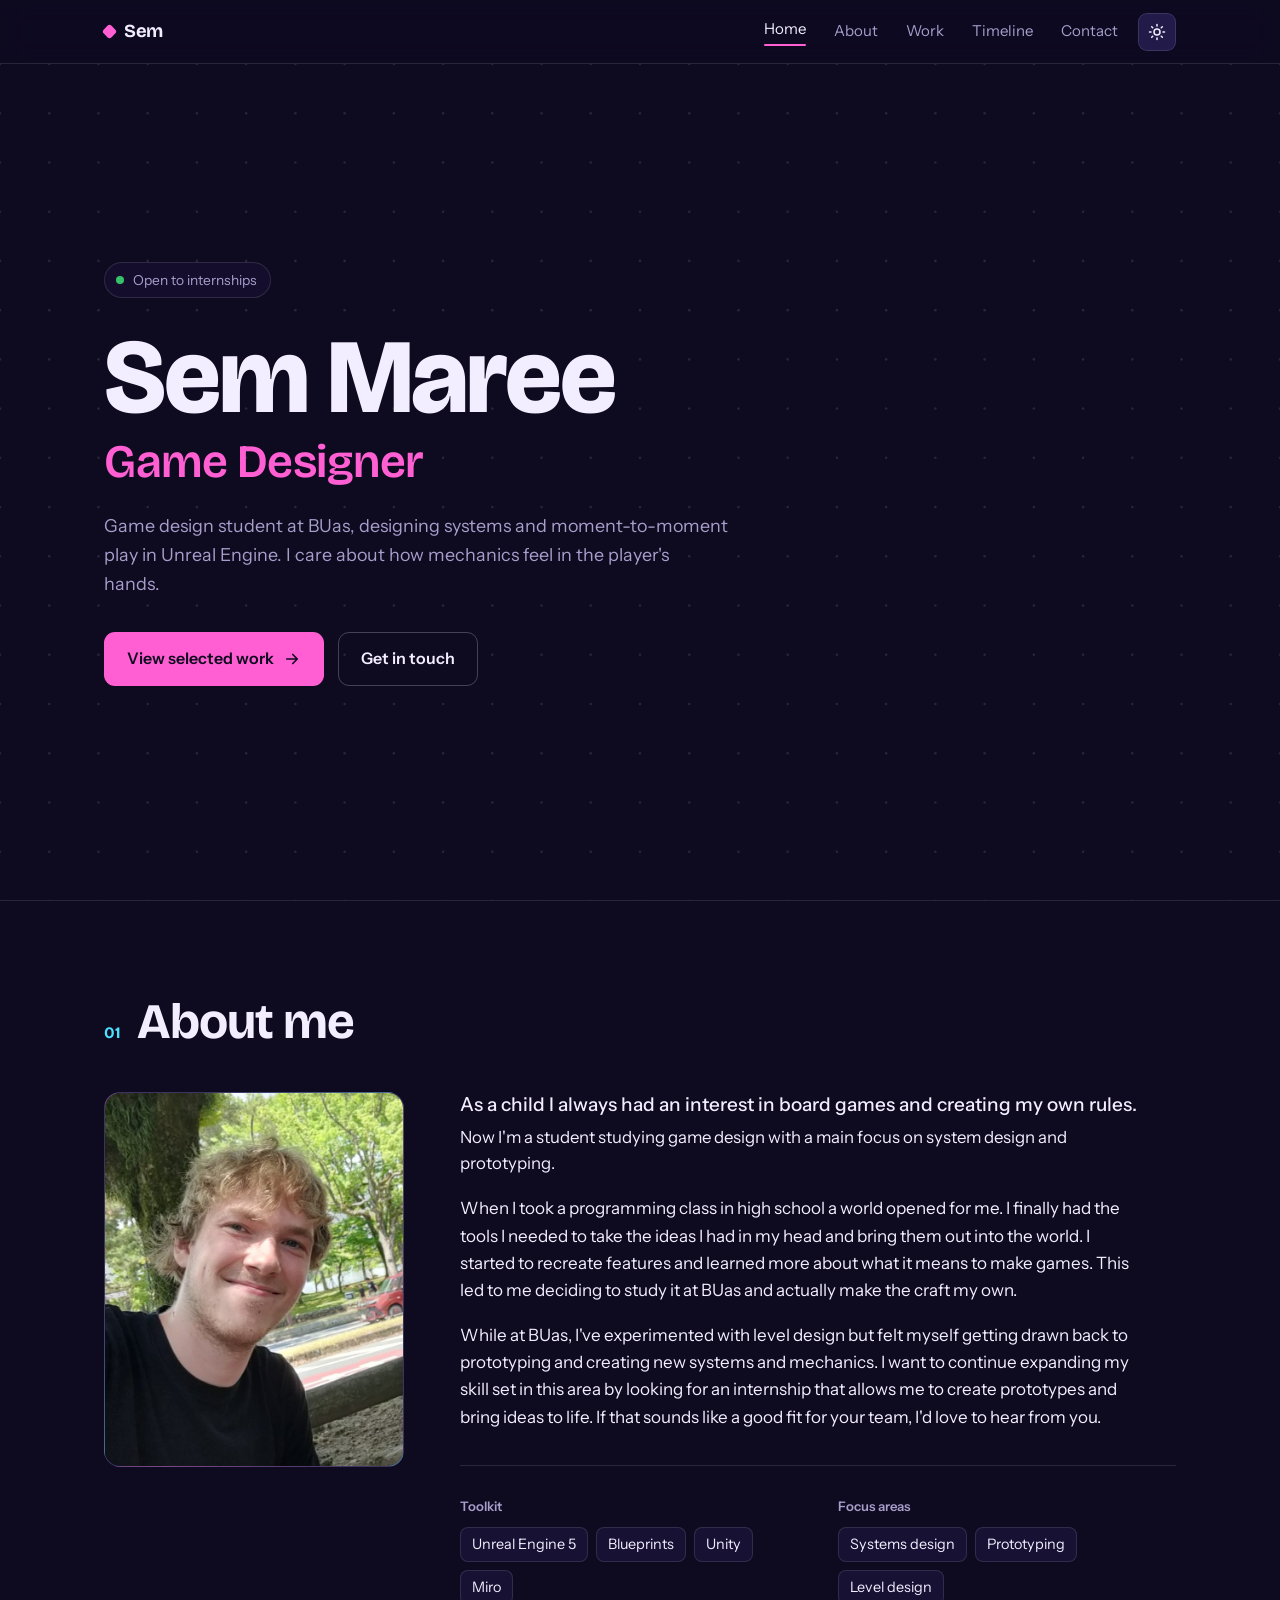
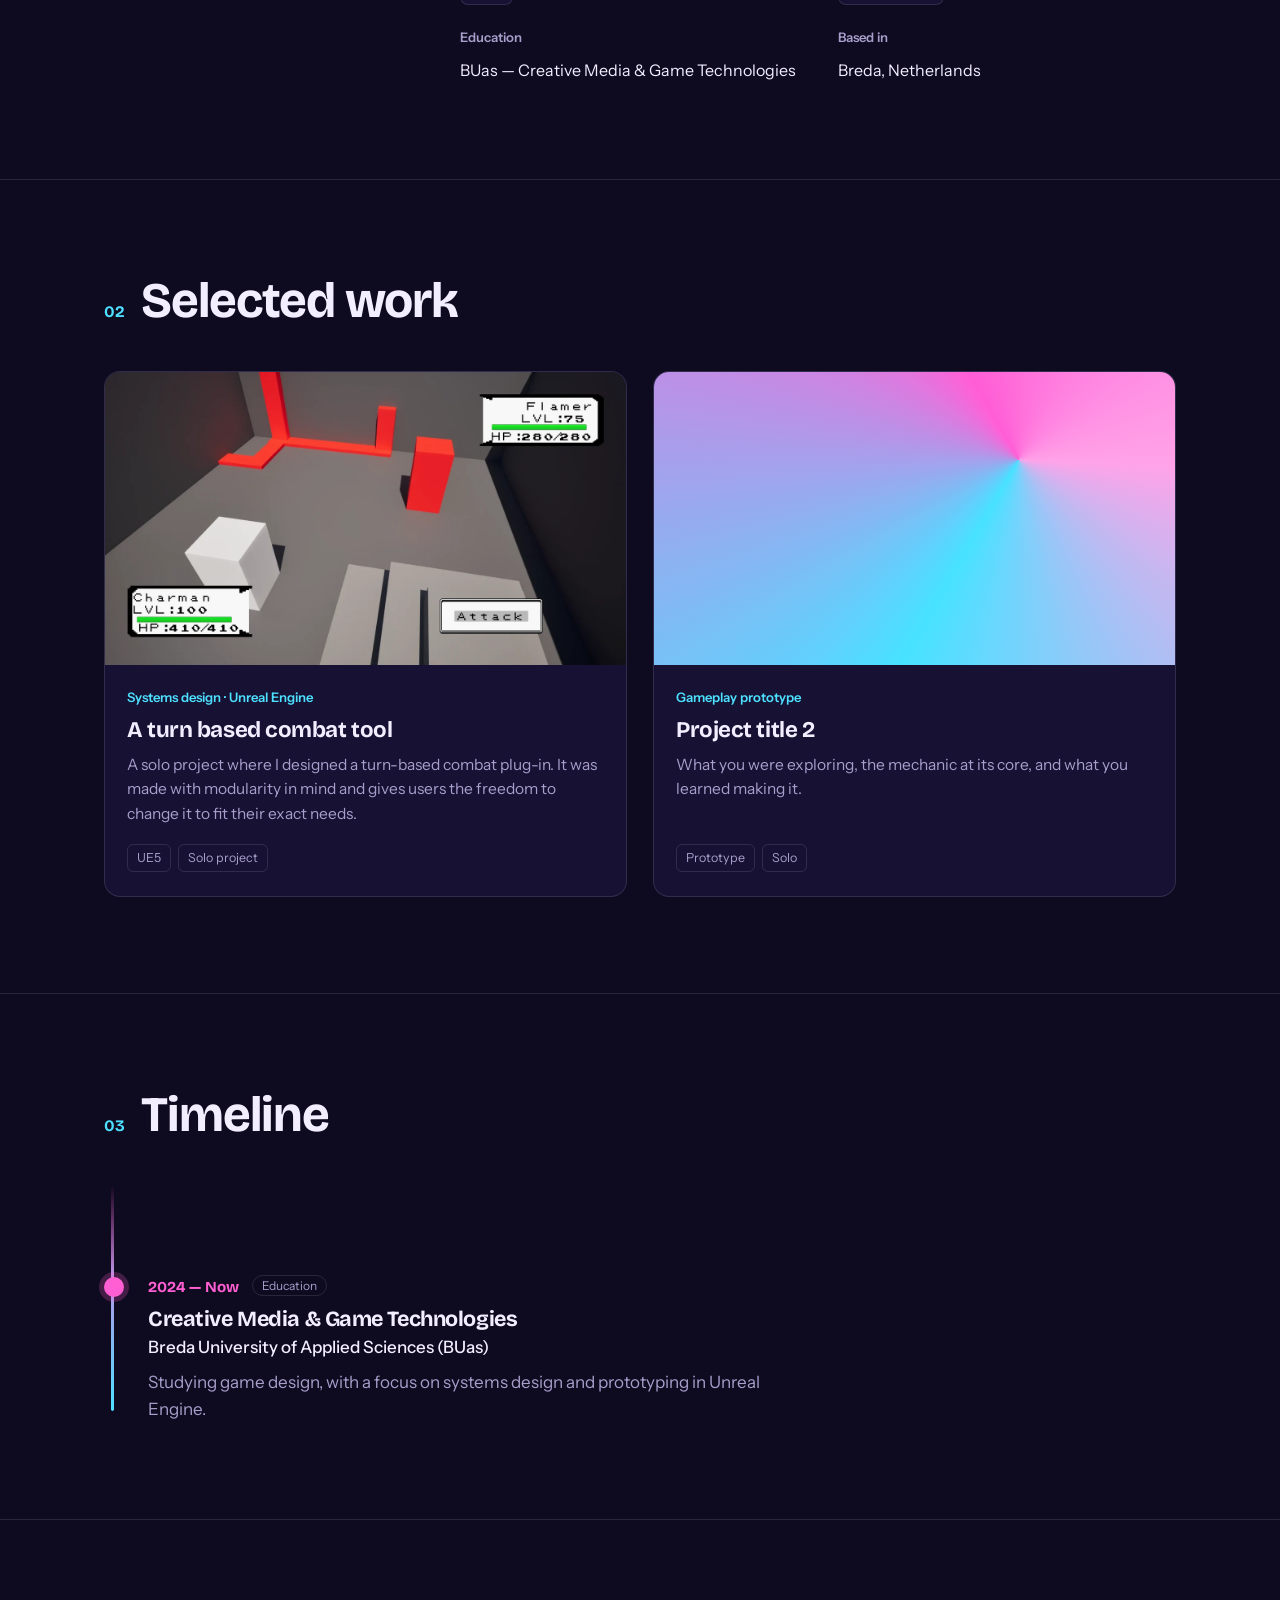
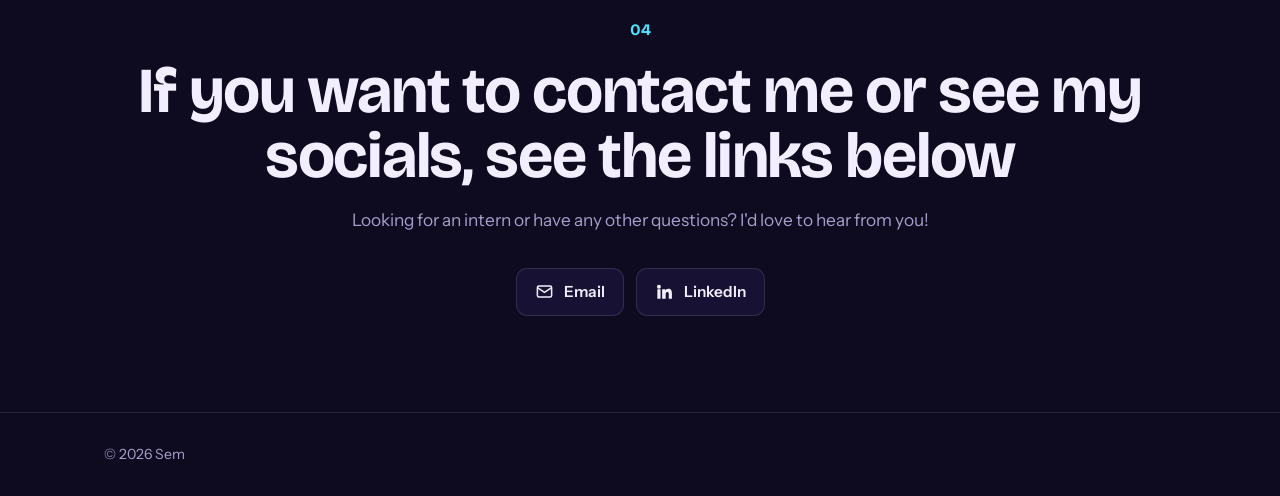
==== commit 74a0cc2a: "Homepage: battle screenshot as the combat tool card image, cards 16:9 Co-Authored-By: Claude Opus 5." ====
--- a/index.html
+++ b/index.html
@@ -111,7 +111,7 @@
 
       <!-- [EDIT] PROJECT 1 — duplicate a card block to add more -->
       <a class="card" href="projects/project-1.html">
-        <div class="thumb t1"><span class="go"><svg viewBox="0 0 24 24" fill="none" stroke="currentColor" stroke-width="2.2" stroke-linecap="round" stroke-linejoin="round"><path d="M7 17L17 7M9 7h8v8"/></svg></span></div>
+        <div class="thumb"><img src="images/combat-tool-battle.webp" alt="In-game battle: two creatures face off in the demo arena, with HP bars for each and an Attack button" loading="lazy"><span class="go"><svg viewBox="0 0 24 24" fill="none" stroke="currentColor" stroke-width="2.2" stroke-linecap="round" stroke-linejoin="round"><path d="M7 17L17 7M9 7h8v8"/></svg></span></div>
         <div class="card-body">
           <span class="card-role">Systems design · Unreal Engine</span>
           <h3>A turn based combat tool</h3>
--- a/style.css
+++ b/style.css
@@ -169,7 +169,8 @@
 }
 .card:hover{border-color:var(--line-strong);transform:translateY(-3px)}
 .card:hover .thumb .go{opacity:1;transform:translate(0,0)}
-.thumb{position:relative;aspect-ratio:16/10;overflow:hidden}
+.thumb{position:relative;aspect-ratio:16/9;overflow:hidden}
+.thumb img{position:absolute;inset:0;width:100%;height:100%;object-fit:cover;display:block}
 .thumb .go{
   position:absolute;bottom:14px;right:14px;width:42px;height:42px;border-radius:50%;
   background:var(--accent);color:var(--accent-ink);display:grid;place-items:center;
@@ -258,10 +259,11 @@
 .back svg{width:17px;height:17px}
 .p-hero{padding:64px 0 40px}
 .p-role{color:var(--accent-2);font-weight:600;font-size:.95rem;margin-bottom:14px;display:block}
-.p-hero h1{font-size:clamp(2.6rem,8vw,5rem);font-weight:800;max-width:16ch}
+.p-hero h1{font-size:clamp(2.6rem,8vw,5rem);font-weight:800}
 .p-intro{color:var(--muted);font-size:1.15rem;max-width:58ch;margin:22px 0 0}
 .p-cover{aspect-ratio:16/8;border-radius:18px;border:1px solid var(--line);overflow:hidden;display:grid;place-items:center;color:rgba(255,255,255,.75);font-size:.9rem}
 .p-cover img,.p-cover video,.p-cover iframe{width:100%;height:100%;object-fit:cover;border:0;display:block}
+.p-cover.p-video{aspect-ratio:16/9;background:#000}
 .p-meta{display:grid;grid-template-columns:repeat(4,1fr);gap:24px;padding:32px 0;margin-top:36px;border-top:1px solid var(--line);border-bottom:1px solid var(--line)}
 .p-meta h4{font-family:var(--font-body);font-size:.82rem;font-weight:600;color:var(--muted);margin:0 0 6px}
 .p-meta p{margin:0}
@@ -271,10 +273,24 @@
 .p-block p{margin:0 0 16px}
 .p-block ul{margin:0 0 16px;padding-left:1.2em}
 .p-block li{margin-bottom:6px}
+.p-block.p-wide{max-width:none}
+.p-block.p-wide>p{max-width:68ch}
+.steps{list-style:none;margin:28px 0 0;padding:0;display:grid;grid-template-columns:repeat(2,1fr);gap:18px}
+.step{background:var(--surface);border:1px solid var(--line);border-radius:16px;padding:24px 24px 22px;margin:0}
+.step-num{font-family:var(--font-display);font-weight:700;color:var(--accent);font-size:.95rem}
+.step h3{font-size:1.2rem;margin:8px 0 10px}
+.step p{margin:0;color:var(--muted);font-size:.97rem}
+.takeaway{margin:26px 0 0;padding:4px 0 4px 20px;border-left:3px solid var(--accent);font-family:var(--font-display);font-weight:600;font-size:1.25rem;line-height:1.4;color:var(--text)}
+@media (max-width:760px){.steps{grid-template-columns:1fr}}
 .gallery{display:grid;grid-template-columns:repeat(2,1fr);gap:18px;margin:4px 0 56px}
 .shot{aspect-ratio:16/10;border-radius:14px;border:1px dashed var(--line-strong);background:var(--surface);display:grid;place-items:center;color:var(--muted);font-size:.88rem;overflow:hidden}
 .shot img{width:100%;height:100%;object-fit:cover;display:block}
 .shot.wide{grid-column:1/-1;aspect-ratio:16/7}
+/* filled shot: show the whole image at its own shape, caption underneath */
+.gallery{align-items:start}
+.shot.filled{aspect-ratio:auto;display:block;margin:0;border-style:solid;border-color:var(--line);color:var(--text)}
+.shot.filled img{height:auto;object-fit:contain;background:var(--surface-2)}
+.shot.filled figcaption{padding:14px 16px 16px;color:var(--muted);font-size:.92rem;line-height:1.55;border-top:1px solid var(--line)}
 .p-actions{display:flex;flex-wrap:wrap;gap:14px;margin-top:8px}
 .next{display:flex;justify-content:space-between;align-items:center;gap:20px;flex-wrap:wrap;padding:40px 0 72px;border-top:1px solid var(--line)}
 .next a{display:block;border:1px solid var(--line);background:var(--surface);border-radius:14px;padding:18px 22px;transition:border-color .18s;min-width:240px}
@@ -286,3 +302,9 @@
   .gallery{grid-template-columns:1fr}
   .next a{width:100%}
 }
+
+/* pair: two images side by side with one shared caption (bg matches the doc pages) */
+.pair-imgs{display:grid;grid-template-columns:1fr 1fr;gap:1px;background:var(--line);align-items:stretch}
+.pair-imgs a{display:block;background:#262626;height:100%}
+.pair-imgs img{background:#262626}
+@media (max-width:760px){.pair-imgs{grid-template-columns:1fr}}
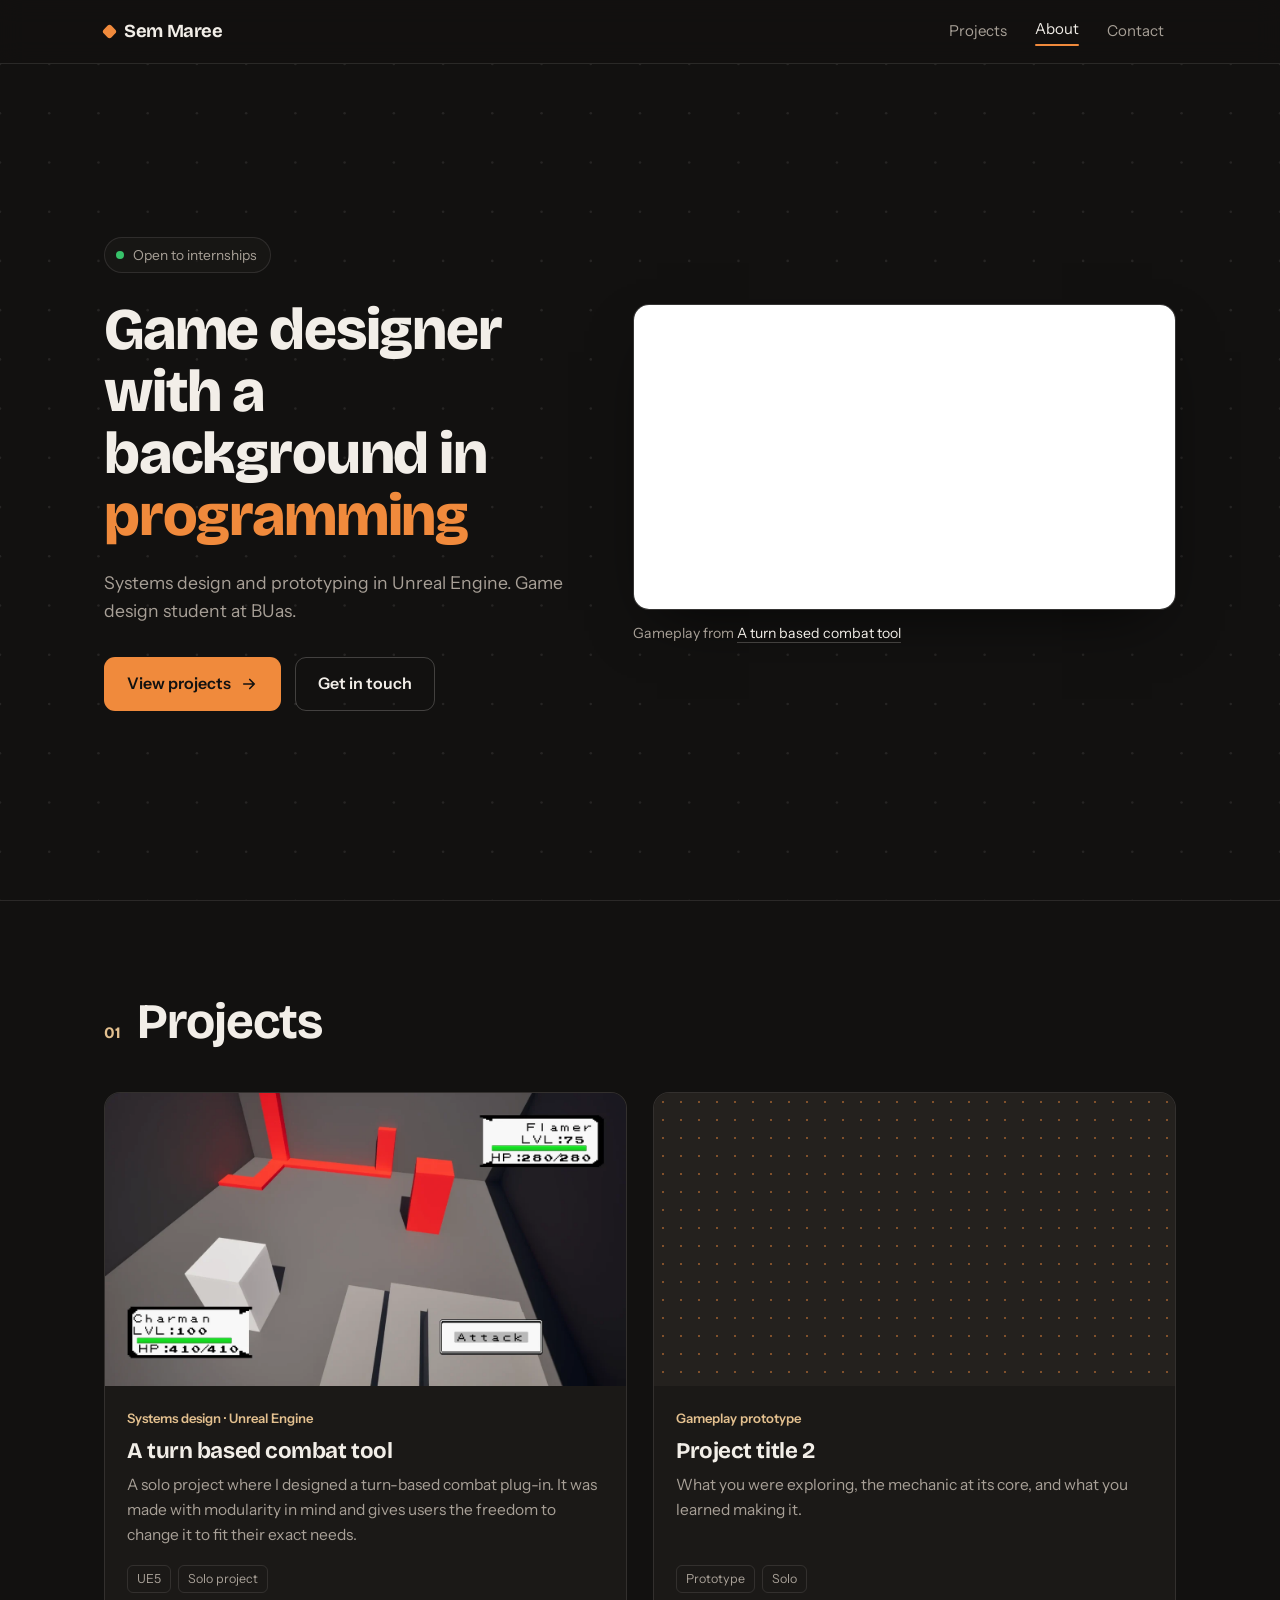
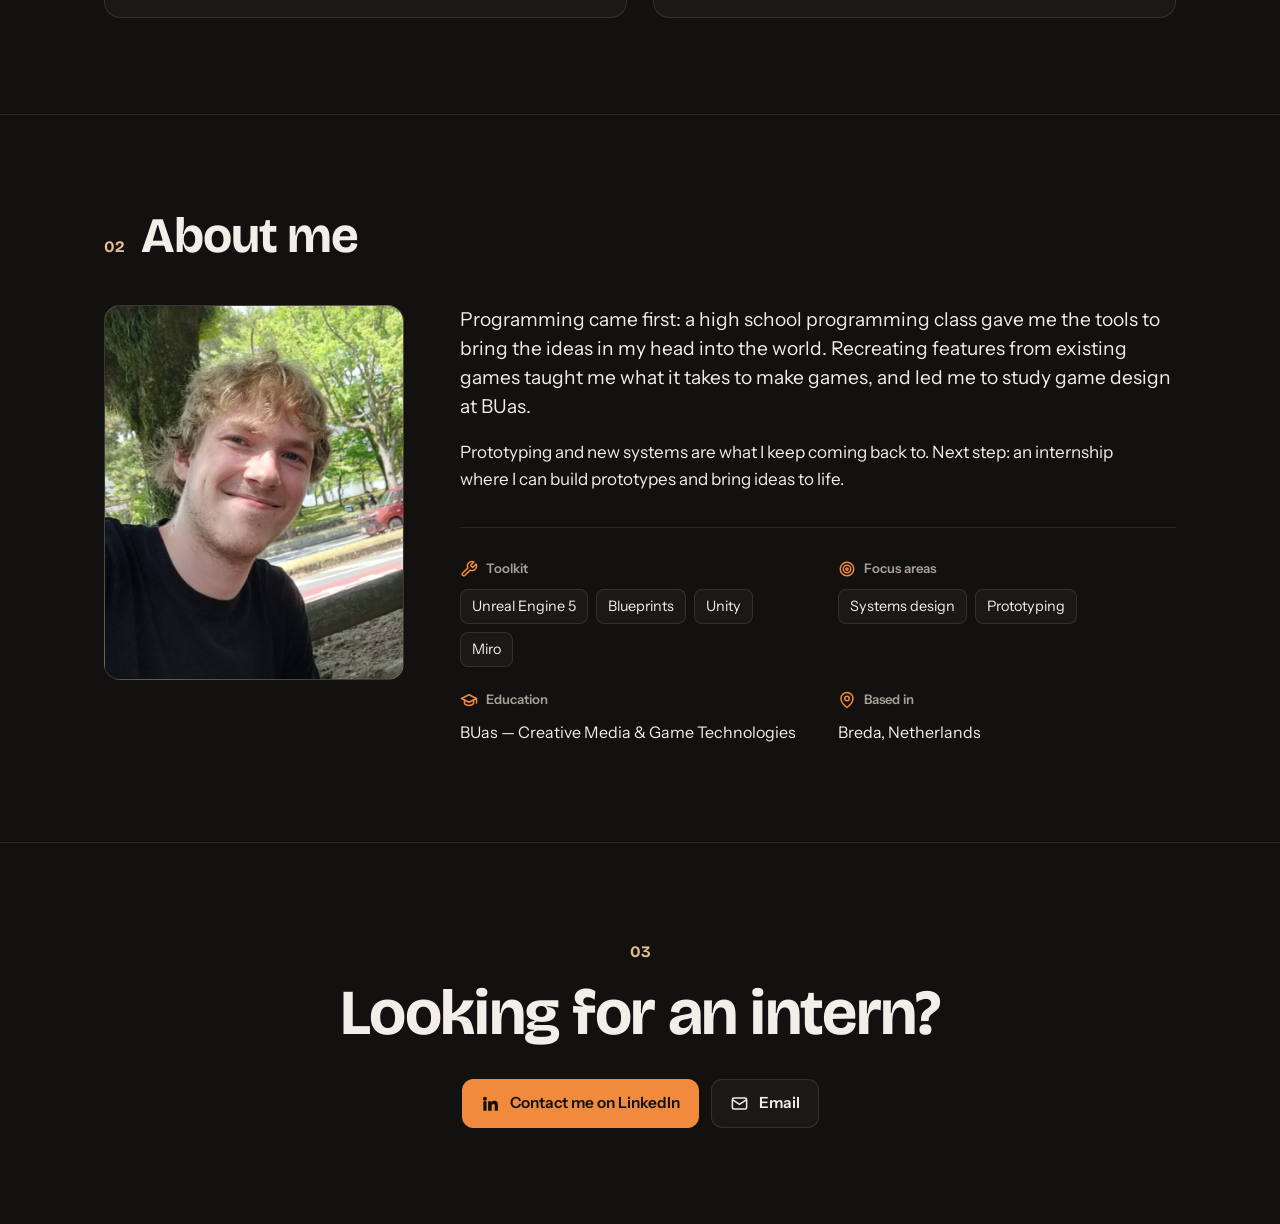
==== commit b943658f: "Apply portfolio feedback: new palette, dark only, projects first, hero video, process split into ste" ====
--- a/index.html
+++ b/index.html
@@ -1,9 +1,9 @@
 <!DOCTYPE html>
-<html lang="en" data-theme="dark">
+<html lang="en">
 <head>
 <meta charset="UTF-8">
 <meta name="viewport" content="width=device-width, initial-scale=1, viewport-fit=cover">
-<title>Sem — Game Designer</title>
+<title>Sem Maree — Game Designer</title>
 
 <!-- ============================================================
      EDIT GUIDE
@@ -24,16 +24,13 @@
 <nav class="nav">
   <div class="wrap">
     <!-- [EDIT] your name / initials -->
-    <a href="#home" class="brand"><span class="mark"></span>Sem</a>
+    <a href="#home" class="brand"><span class="mark"></span>Sem Maree</a>
     <div style="display:flex;align-items:center;gap:8px">
       <div class="nav-links" id="navLinks">
-        <a href="#home">Home</a>
+        <a href="#work">Projects</a>
         <a href="#about">About</a>
-        <a href="#work">Work</a>
-        <a href="#timeline">Timeline</a>
         <a href="#contact">Contact</a>
       </div>
-      <button class="theme-btn" id="themeBtn" aria-label="Switch colour theme" title="Switch theme"></button>
       <button class="nav-toggle" id="navToggle" aria-label="Open menu" aria-expanded="false">
         <svg viewBox="0 0 24 24" fill="none" stroke="currentColor" stroke-width="2" stroke-linecap="round"><path d="M4 7h16M4 12h16M4 17h16"/></svg>
       </button>
@@ -44,69 +41,37 @@
 <!-- ============ HERO / HOME ============ -->
 <header class="hero" id="home">
   <canvas id="grid" aria-hidden="true"></canvas>
-  <div class="wrap">
-    <span class="hero-avail"><span class="pulse"></span>Open to internships</span>
-    <!-- [EDIT] name + what you call yourself -->
-    <h1>Sem Maree<span class="role">Game Designer</span></h1>
-    <!-- [EDIT] one or two sentences: what you make and what you care about -->
-    <p class="hero-sub">Game design student at BUas, designing systems and moment-to-moment play in Unreal Engine. I care about how mechanics feel in the player's hands.</p>
-    <div class="cta-row">
-      <a href="#work" class="btn btn-primary">View selected work
-        <svg viewBox="0 0 24 24" width="18" height="18" fill="none" stroke="currentColor" stroke-width="2.2" stroke-linecap="round" stroke-linejoin="round"><path d="M5 12h14M13 6l6 6-6 6"/></svg>
-      </a>
-      <a href="#contact" class="btn btn-ghost">Get in touch</a>
-    </div>
+  <div class="wrap hero-grid">
+    <div class="hero-text">
+      <span class="hero-avail"><span class="pulse"></span>Open to internships</span>
+      <!-- [EDIT] headline: what you are, in one line -->
+      <h1>Game designer with a background in <em>programming</em></h1>
+      <!-- [EDIT] one short line: focus + where -->
+      <p class="hero-sub">Systems design and prototyping in Unreal Engine. Game design student at BUas.</p>
+      <div class="cta-row">
+        <a href="#work" class="btn btn-primary">View projects
+          <svg viewBox="0 0 24 24" width="18" height="18" fill="none" stroke="currentColor" stroke-width="2.2" stroke-linecap="round" stroke-linejoin="round"><path d="M5 12h14M13 6l6 6-6 6"/></svg>
+        </a>
+        <a href="#contact" class="btn btn-ghost">Get in touch</a>
+      </div>
+    </div>
+    <!-- [EDIT] showreel / gameplay video: swap the YouTube ID in the src -->
+    <figure class="hero-video">
+      <div class="frame">
+        <iframe src="https://www.youtube-nocookie.com/embed/pBOzh8faXiA" title="Turn based combat tool: gameplay video"
+          allow="accelerometer; autoplay; clipboard-write; encrypted-media; gyroscope; picture-in-picture; web-share"
+          referrerpolicy="strict-origin-when-cross-origin" allowfullscreen></iframe>
+      </div>
+      <figcaption>Gameplay from <a href="projects/project-1.html">A turn based combat tool</a></figcaption>
+    </figure>
   </div>
 </header>
 
 <main>
-<!-- ============ ABOUT ============ -->
-<section class="section" id="about">
-  <div class="wrap">
-    <div class="section-head"><span class="section-num">01</span><h2>About me</h2></div>
-    <div class="about-grid">
-      <div class="portrait">
-        <!-- [EDIT] your photo — object-position in style.css controls the crop -->
-        <img src="images/me.JPG" alt="Portrait of Sem Maree">
-      </div>
-      <div class="about-body">
-        <!-- [EDIT] write your own bio — a few honest paragraphs beat a polished cliché -->
-        <p class="lead"><span class="lead-open">As a child I always had an interest in board games and creating my own rules.</span> Now I'm a student studying game design with a main focus on system design and prototyping.</p>
-        <p>When I took a programming class in high school a world opened for me. I finally had the tools I needed to take the ideas I had in my head and bring them out into the world. I started to recreate features and learned more about what it means to make games. This led to me deciding to study it at BUas and actually make the craft my own.</p>
-        <p>While at BUas, I've experimented with level design but felt myself getting drawn back to prototyping and creating new systems and mechanics. I want to continue expanding my skill set in this area by looking for an internship that allows me to create prototypes and bring ideas to life. If that sounds like a good fit for your team, I'd love to hear from you.</p>
-
-        <div class="facts">
-          <div class="fact">
-            <h4>Toolkit</h4>
-            <!-- [EDIT] your real tools -->
-            <ul>
-              <li>Unreal Engine 5</li><li>Blueprints</li><li>Unity</li><li>Miro</li>
-            </ul>
-          </div>
-          <div class="fact">
-            <h4>Focus areas</h4>
-            <ul>
-              <li>Systems design</li><li>Prototyping</li><li>Level design</li>
-            </ul>
-          </div>
-          <div class="fact">
-            <h4>Education</h4>
-            <p class="single">BUas — Creative Media &amp; Game Technologies</p>
-          </div>
-          <div class="fact">
-            <h4>Based in</h4>
-            <p class="single">Breda, Netherlands</p>
-          </div>
-        </div>
-      </div>
-    </div>
-  </div>
-</section>
-
 <!-- ============ WORK / PROJECTS ============ -->
 <section class="section" id="work">
   <div class="wrap">
-    <div class="section-head"><span class="section-num">02</span><h2>Selected work</h2></div>
+    <div class="section-head"><span class="section-num">01</span><h2>Projects</h2></div>
     <div class="work-grid">
 
       <!-- [EDIT] PROJECT 1 — duplicate a card block to add more -->
@@ -136,80 +101,70 @@
   </div>
 </section>
 
-<!-- ============ TIMELINE ============ -->
-<section class="section" id="timeline">
-  <div class="wrap">
-    <div class="section-head"><span class="section-num">03</span><h2>Timeline</h2></div>
-    <!-- [EDIT] newest at the top, oldest at the bottom.
-         To add a step, copy this block and paste it ABOVE the others:
-         <li class="tl-item">
-           <span class="tl-date">2026 — 2027</span>
-           <span class="tl-type">Job</span>
-           <h3>Role or milestone</h3>
-           <p class="tl-org">Company or school</p>
-           <p>One or two sentences on what you did there.</p>
-         </li>
-         Put class="tl-item now" on whatever you're doing right now. -->
-    <ol class="timeline">
-      <li class="tl-item now">
-        <span class="tl-date">2024 — Now</span>
-        <span class="tl-type">Education</span>
-        <h3>Creative Media &amp; Game Technologies</h3>
-        <p class="tl-org">Breda University of Applied Sciences (BUas)</p>
-        <p>Studying game design, with a focus on systems design and prototyping in Unreal Engine.</p>
-      </li>
-    </ol>
+<!-- ============ ABOUT ============ -->
+<section class="section" id="about">
+  <div class="wrap">
+    <div class="section-head"><span class="section-num">02</span><h2>About me</h2></div>
+    <div class="about-grid">
+      <div class="portrait">
+        <!-- [EDIT] your photo — object-position in style.css controls the crop -->
+        <img src="images/me.JPG" alt="Portrait of Sem Maree">
+      </div>
+      <div class="about-body">
+        <!-- [EDIT] bio: lead with the topic, keep it short — people scan -->
+        <p class="lead">Programming came first: a high school programming class gave me the tools to bring the ideas in my head into the world. Recreating features from existing games taught me what it takes to make games, and led me to study game design at BUas.</p>
+        <p>Prototyping and new systems are what I keep coming back to. Next step: an internship where I can build prototypes and bring ideas to life.</p>
+
+        <div class="facts">
+          <div class="fact">
+            <h4><svg class="ico" viewBox="0 0 24 24" aria-hidden="true"><path d="M14.7 6.3a1 1 0 0 0 0 1.4l1.6 1.6a1 1 0 0 0 1.4 0l3.77-3.77a6 6 0 0 1-7.94 7.94l-6.91 6.91a2.12 2.12 0 0 1-3-3l6.91-6.91a6 6 0 0 1 7.94-7.94l-3.76 3.76z"/></svg>Toolkit</h4>
+            <!-- [EDIT] your real tools -->
+            <ul>
+              <li>Unreal Engine 5</li><li>Blueprints</li><li>Unity</li><li>Miro</li>
+            </ul>
+          </div>
+          <div class="fact">
+            <h4><svg class="ico" viewBox="0 0 24 24" aria-hidden="true"><circle cx="12" cy="12" r="9"/><circle cx="12" cy="12" r="5"/><circle cx="12" cy="12" r="1.5"/></svg>Focus areas</h4>
+            <ul>
+              <li>Systems design</li><li>Prototyping</li>
+            </ul>
+          </div>
+          <div class="fact">
+            <h4><svg class="ico" viewBox="0 0 24 24" aria-hidden="true"><path d="M22 10 12 5 2 10l10 5 10-5Z"/><path d="M6 12v5c3 3 9 3 12 0v-5"/><path d="M22 10v6"/></svg>Education</h4>
+            <p class="single">BUas — Creative Media &amp; Game Technologies</p>
+          </div>
+          <div class="fact">
+            <h4><svg class="ico" viewBox="0 0 24 24" aria-hidden="true"><path d="M20 10c0 6-8 12-8 12s-8-6-8-12a8 8 0 0 1 16 0Z"/><circle cx="12" cy="10" r="3"/></svg>Based in</h4>
+            <p class="single">Breda, Netherlands</p>
+          </div>
+        </div>
+      </div>
+    </div>
   </div>
 </section>
 
 <!-- ============ CONTACT / SOCIALS ============ -->
 <section class="section contact" id="contact">
   <div class="wrap">
-    <span class="section-num">04</span>
-    <h2 style="margin-top:14px">If you want to contact me or see my socials, see the links below</h2>
-    <p>Looking for an intern or have any other questions? I'd love to hear from you!</p>
-    <!-- [EDIT] your links -->
+    <span class="section-num">03</span>
+    <h2>Looking for an intern?</h2>
     <div class="socials">
+      <a class="social primary" href="https://www.linkedin.com/in/sem-maree-a93a122ab/" target="_blank" rel="noopener">
+        <svg viewBox="0 0 24 24" fill="currentColor"><path d="M4.98 3.5a2.5 2.5 0 1 1 0 5 2.5 2.5 0 0 1 0-5ZM3 9h4v12H3V9Zm6 0h3.8v1.7h.05c.53-1 1.83-2.05 3.76-2.05 4.02 0 4.76 2.65 4.76 6.1V21h-4v-5.4c0-1.29-.02-2.95-1.8-2.95-1.8 0-2.07 1.4-2.07 2.85V21H9V9Z"/></svg>Contact me on LinkedIn
+      </a>
       <a class="social" href="mailto:Sem.maree05@gmail.com">
         <svg viewBox="0 0 24 24" fill="none" stroke="currentColor" stroke-width="1.9"><rect x="3" y="5" width="18" height="14" rx="2"/><path d="m3 7 9 6 9-6"/></svg>Email
       </a>
-      <a class="social" href="https://www.linkedin.com/in/sem-maree-a93a122ab/" target="_blank" rel="noopener">
-        <svg viewBox="0 0 24 24" fill="currentColor"><path d="M4.98 3.5a2.5 2.5 0 1 1 0 5 2.5 2.5 0 0 1 0-5ZM3 9h4v12H3V9Zm6 0h3.8v1.7h.05c.53-1 1.83-2.05 3.76-2.05 4.02 0 4.76 2.65 4.76 6.1V21h-4v-5.4c0-1.29-.02-2.95-1.8-2.95-1.8 0-2.07 1.4-2.07 2.85V21H9V9Z"/></svg>LinkedIn
-      </a>
     </div>
   </div>
 </section>
 </main>
 
-<footer class="footer">
-  <div class="wrap">
-    <span>© <span id="year"></span> Sem</span>
-  </div>
-</footer>
 
 <script>
 (function(){
   "use strict";
   var root=document.documentElement;
-
-  /* ---- Theme toggle (persisted per viewer) ---- */
-  var sun='<svg viewBox="0 0 24 24" fill="none" stroke="currentColor" stroke-width="2" stroke-linecap="round"><circle cx="12" cy="12" r="4"/><path d="M12 2v2M12 20v2M4.9 4.9l1.4 1.4M17.7 17.7l1.4 1.4M2 12h2M20 12h2M4.9 19.1l1.4-1.4M17.7 6.3l1.4-1.4"/></svg>';
-  var moon='<svg viewBox="0 0 24 24" fill="none" stroke="currentColor" stroke-width="2" stroke-linecap="round" stroke-linejoin="round"><path d="M21 12.8A9 9 0 1 1 11.2 3a7 7 0 0 0 9.8 9.8Z"/></svg>';
-  var btn=document.getElementById('themeBtn');
-  function current(){
-    var t=root.getAttribute('data-theme');
-    if(t) return t;
-    return window.matchMedia('(prefers-color-scheme: dark)').matches?'dark':'light';
-  }
-  function paint(){ btn.innerHTML = current()==='dark'?sun:moon; }
-  try{ var saved=localStorage.getItem('theme'); if(saved) root.setAttribute('data-theme',saved); }catch(e){}
-  paint();
-  btn.addEventListener('click',function(){
-    var next=current()==='dark'?'light':'dark';
-    root.setAttribute('data-theme',next);
-    try{ localStorage.setItem('theme',next); }catch(e){}
-    paint(); resizeGrid();
-  });
 
   /* ---- Mobile menu ---- */
   var toggle=document.getElementById('navToggle'), links=document.getElementById('navLinks');
@@ -232,7 +187,6 @@
   },{rootMargin:'-45% 0px -50% 0px'});
   sections.forEach(function(s){ if(s) io.observe(s); });
 
-  document.getElementById('year').textContent=new Date().getFullYear();
 
   /* ---- Interactive hero dot-grid ---- */
   var canvas=document.getElementById('grid'), ctx=canvas.getContext('2d');
--- a/style.css
+++ b/style.css
@@ -1,53 +1,23 @@
-/* ---------- Theme tokens ---------- */
+/* ---------- Theme tokens (one dark theme) ---------- */
 :root{
-  /* light is the base */
-  --ink:#f6f3ff;
-  --surface:#ffffff;
-  --surface-2:#ece6fb;
-  --text:#1a1433;
-  --muted:#645c85;
-  --line:rgba(26,20,51,.12);
-  --line-strong:rgba(26,20,51,.22);
-  --accent:#c21b8f;
-  --accent-2:#07708a;
-  --accent-ink:#ffffff;
-  --dot:rgba(194,27,143,.5);
-  --dot-dim:rgba(26,20,51,.14);
+  --ink:#121110;
+  --surface:#1b1917;
+  --surface-2:#24211e;
+  --text:#f2eee8;
+  --muted:#a8a097;
+  --line:rgba(242,238,232,.11);
+  --line-strong:rgba(242,238,232,.22);
+  --accent:#f08a3c;
+  --accent-2:#e3c08f;
+  --accent-ink:#121110;
+  --dot:rgba(240,138,60,.55);
+  --dot-dim:rgba(242,238,232,.10);
 
   --font-display:"Bricolage Grotesque",system-ui,sans-serif;
   --font-body:"Instrument Sans",system-ui,sans-serif;
   --wrap:1120px;
   --nav-h:64px;
-}
-@media (prefers-color-scheme:dark){
-  :root:not([data-theme="light"]){
-    --ink:#0e0a1f;
-    --surface:#171133;
-    --surface-2:#221a49;
-    --text:#f3eeff;
-    --muted:#a79ecb;
-    --line:rgba(243,238,255,.12);
-    --line-strong:rgba(243,238,255,.24);
-    --accent:#ff5fd2;
-    --accent-2:#4de1ff;
-    --accent-ink:#0e0a1f;
-    --dot:rgba(255,95,210,.6);
-    --dot-dim:rgba(243,238,255,.13);
-  }
-}
-:root[data-theme="dark"]{
-  --ink:#0e0a1f;
-  --surface:#171133;
-  --surface-2:#221a49;
-  --text:#f3eeff;
-  --muted:#a79ecb;
-  --line:rgba(243,238,255,.12);
-  --line-strong:rgba(243,238,255,.24);
-  --accent:#ff5fd2;
-  --accent-2:#4de1ff;
-  --accent-ink:#0e0a1f;
-  --dot:rgba(255,95,210,.6);
-  --dot-dim:rgba(243,238,255,.13);
+  color-scheme:dark;
 }
 
 /* ---------- Base ---------- */
@@ -75,6 +45,9 @@
 ::selection{background:var(--accent);color:var(--accent-ink)}
 :focus-visible{outline:2.5px solid var(--accent-2);outline-offset:3px;border-radius:4px}
 
+/* ---------- Icons (inline SVG, stroke style) ---------- */
+.ico{width:18px;height:18px;flex:none;fill:none;stroke:var(--accent);stroke-width:2;stroke-linecap:round;stroke-linejoin:round}
+
 /* ---------- Nav ---------- */
 .nav{
   position:sticky;top:env(safe-area-inset-top,0px);z-index:50;
@@ -95,14 +68,6 @@
 .nav-links a:hover{color:var(--text);background:var(--surface-2)}
 .nav-links a.active{color:var(--text)}
 .nav-links a.active::after{content:"";display:block;height:2px;margin-top:3px;border-radius:2px;background:var(--accent)}
-.theme-btn{
-  display:grid;place-items:center;width:38px;height:38px;border-radius:9px;cursor:pointer;
-  background:var(--surface-2);border:1px solid var(--line);color:var(--text);
-  transition:border-color .18s,transform .1s;
-}
-.theme-btn:hover{border-color:var(--line-strong)}
-.theme-btn:active{transform:scale(.94)}
-.theme-btn svg{width:18px;height:18px}
 .nav-toggle{display:none}
 
 /* ---------- Hero ---------- */
@@ -116,9 +81,16 @@
 }
 .hero-avail .pulse{width:8px;height:8px;border-radius:50%;background:#37c26a;box-shadow:0 0 0 0 rgba(55,194,106,.5);animation:pulse 2.4s infinite}
 @keyframes pulse{0%{box-shadow:0 0 0 0 rgba(55,194,106,.5)}70%{box-shadow:0 0 0 7px rgba(55,194,106,0)}100%{box-shadow:0 0 0 0 rgba(55,194,106,0)}}
-.hero h1{font-size:clamp(3rem,10.5vw,6.6rem);font-weight:800;max-width:12ch}
-.hero h1 .role{display:block;color:var(--accent);font-size:clamp(1.6rem,4.7vw,2.9rem);font-weight:600;margin-top:.15em;letter-spacing:-.01em}
-.hero-sub{max-width:52ch;color:var(--muted);font-size:1.12rem;margin:26px 0 34px}
+.hero-grid{display:grid;grid-template-columns:minmax(0,1fr) minmax(0,1.15fr);gap:56px;align-items:center}
+.hero h1{font-size:clamp(2.3rem,4.6vw,3.7rem);font-weight:800;line-height:1.05}
+.hero h1 em{font-style:normal;color:var(--accent)}
+.hero-sub{max-width:46ch;color:var(--muted);font-size:1.1rem;margin:22px 0 32px}
+.hero-video{margin:0}
+.hero-video .frame{aspect-ratio:16/9;border-radius:16px;overflow:hidden;border:1px solid var(--line-strong);background:#000;box-shadow:0 24px 60px -24px rgba(0,0,0,.7)}
+.hero-video iframe{width:100%;height:100%;border:0;display:block}
+.hero-video figcaption{margin-top:12px;font-size:.88rem;color:var(--muted)}
+.hero-video figcaption a{color:var(--text);border-bottom:1px solid var(--line-strong)}
+.hero-video figcaption a:hover{color:var(--accent);border-color:var(--accent)}
 .cta-row{display:flex;flex-wrap:wrap;gap:14px}
 .btn{
   display:inline-flex;align-items:center;gap:9px;font-family:var(--font-body);font-weight:600;font-size:1rem;
@@ -151,12 +123,9 @@
 .portrait .hint{position:absolute;bottom:12px;left:0;right:0;text-align:center;font-size:.78rem;color:var(--muted)}
 .about-body p{margin:0 0 18px;max-width:62ch}
 .about-body p:last-of-type{margin-bottom:0}
-.lead{font-size:1.05rem;color:var(--text)}
-/* opening line: scales with the text column so it stays on one line (wraps only on phones) */
-.about-body{container-type:inline-size}
-.lead-open{display:block;font-size:max(1.1rem,min(1.2rem,2.65cqi));font-weight:500;line-height:1.35;margin-bottom:6px}
+.lead{font-size:1.2rem;color:var(--text);line-height:1.5}
 .facts{display:grid;grid-template-columns:1fr 1fr;gap:22px 40px;margin-top:34px;padding-top:30px;border-top:1px solid var(--line)}
-.fact h4{font-family:var(--font-body);font-weight:600;font-size:.82rem;color:var(--muted);margin:0 0 10px;text-transform:none;letter-spacing:0}
+.fact h4{font-family:var(--font-body);font-weight:600;font-size:.82rem;color:var(--muted);margin:0 0 10px;text-transform:none;letter-spacing:0;display:flex;align-items:center;gap:8px}
 .fact ul{list-style:none;margin:0;padding:0;display:flex;flex-wrap:wrap;gap:8px}
 .fact li{font-size:.9rem;background:var(--surface);border:1px solid var(--line);padding:5px 11px;border-radius:8px}
 .fact .single{font-size:1rem;color:var(--text)}
@@ -177,13 +146,8 @@
   opacity:0;transform:translate(6px,6px);transition:opacity .22s,transform .22s;
 }
 .thumb .go svg{width:18px;height:18px}
-/* varied thumbnail treatments so cards don't read as identical */
-.t1{background:radial-gradient(130% 110% at 15% 15%,#ff5fd2 0%,transparent 55%),radial-gradient(120% 120% at 100% 100%,#4de1ff 0%,transparent 60%),#221a49}
-.t2{background:conic-gradient(from 210deg at 70% 30%,#4de1ff,#ff5fd2,#ffa3e6,#4de1ff);filter:saturate(1.05)}
-.t3{background:linear-gradient(135deg,#1e3a64,#171133);position:relative}
-.t3::after{content:"";position:absolute;inset:0;background-image:radial-gradient(rgba(255,95,210,.45) 1.4px,transparent 1.5px);background-size:16px 16px}
-.t4{background:linear-gradient(160deg,#4a1a5e,#171133);position:relative}
-.t4::after{content:"";position:absolute;inset:0;background-image:linear-gradient(rgba(77,225,255,.35) 1px,transparent 1px),linear-gradient(90deg,rgba(77,225,255,.35) 1px,transparent 1px);background-size:26px 26px;mask:radial-gradient(120% 90% at 30% 20%,#000,transparent 75%)}
+/* placeholder thumbnail for projects without an image yet */
+.t2{background-color:var(--surface-2);background-image:radial-gradient(color-mix(in srgb,var(--accent) 45%,transparent) 1.3px,transparent 1.5px);background-size:18px 18px}
 .card-body{padding:22px 22px 24px;display:flex;flex-direction:column;gap:11px;flex:1}
 .card-role{font-size:.82rem;color:var(--accent-2);font-weight:600}
 .card h3{font-size:1.4rem}
@@ -192,29 +156,8 @@
 .tag{font-size:.78rem;color:var(--muted);border:1px solid var(--line);padding:3px 9px;border-radius:6px}
 
 /* ---------- Contact ---------- */
-/* ---------- Timeline (newest at top; the line fades out above the latest step) ---------- */
-.timeline{list-style:none;margin:0;padding:88px 0 0;position:relative;max-width:720px}
-.timeline::before{
-  content:"";position:absolute;left:6.5px;top:0;bottom:12px;width:3px;border-radius:3px;
-  background:linear-gradient(to bottom,var(--accent),var(--accent-2));
-  -webkit-mask-image:linear-gradient(to bottom,transparent,#000 88px);mask-image:linear-gradient(to bottom,transparent,#000 88px);
-}
-.tl-item{position:relative;padding:0 0 44px 44px}
-.tl-item:last-child{padding-bottom:0}
-.tl-item::before{
-  content:"";position:absolute;left:0;top:4px;width:16px;height:16px;border-radius:50%;
-  background:var(--ink);border:2px solid var(--accent-2);
-}
-.tl-item.now::before{background:var(--accent);border-color:var(--accent);box-shadow:0 0 0 5px color-mix(in srgb,var(--accent) 22%,transparent)}
-.tl-date{font-family:var(--font-display);font-weight:700;color:var(--accent);font-size:.95rem}
-.tl-type{margin-left:10px;font-size:.75rem;color:var(--muted);border:1px solid var(--line);padding:2px 9px;border-radius:999px;vertical-align:2px}
-.tl-item h3{font-size:1.35rem;margin:8px 0 4px}
-.tl-org{color:var(--text);margin:0 0 8px;font-weight:500}
-.tl-item p:last-child{color:var(--muted);margin:0;max-width:60ch}
-
 .contact{text-align:center}
-.contact h2{font-size:clamp(2.2rem,6.5vw,4rem);max-width:34ch;margin:0 auto 18px}
-.contact p{color:var(--muted);max-width:60ch;margin:0 auto 34px;font-size:1.08rem}
+.contact h2{font-size:clamp(2.2rem,6.5vw,4rem);margin:14px auto 34px}
 .socials{display:flex;flex-wrap:wrap;justify-content:center;gap:12px}
 .social{
   display:inline-flex;align-items:center;gap:10px;padding:11px 18px;border-radius:11px;
@@ -222,15 +165,14 @@
   transition:border-color .18s,color .18s,transform .1s;
 }
 .social:hover{border-color:var(--accent);color:var(--accent)}
+.social.primary{background:var(--accent);border-color:var(--accent);color:var(--accent-ink)}
+.social.primary:hover{background:color-mix(in srgb,var(--accent) 85%,var(--text));color:var(--accent-ink)}
 .social:active{transform:translateY(1px)}
 .social svg{width:19px;height:19px;flex:none}
 
-/* ---------- Footer ---------- */
-.footer{border-top:1px solid var(--line);padding:30px 0;color:var(--muted);font-size:.88rem}
-.footer .wrap{display:flex;justify-content:space-between;align-items:center;flex-wrap:wrap;gap:10px}
-
 /* ---------- Responsive ---------- */
 @media (max-width:820px){
+  .hero-grid{grid-template-columns:1fr;gap:36px}
   .about-grid{grid-template-columns:1fr;gap:34px}
   .portrait{max-width:280px}
   .work-grid{grid-template-columns:1fr}
@@ -265,7 +207,8 @@
 .p-cover img,.p-cover video,.p-cover iframe{width:100%;height:100%;object-fit:cover;border:0;display:block}
 .p-cover.p-video{aspect-ratio:16/9;background:#000}
 .p-meta{display:grid;grid-template-columns:repeat(4,1fr);gap:24px;padding:32px 0;margin-top:36px;border-top:1px solid var(--line);border-bottom:1px solid var(--line)}
-.p-meta h4{font-family:var(--font-body);font-size:.82rem;font-weight:600;color:var(--muted);margin:0 0 6px}
+.p-meta h4{font-family:var(--font-body);font-size:.82rem;font-weight:600;color:var(--muted);margin:0 0 6px;display:flex;align-items:center;gap:7px}
+.p-meta h4 .ico{width:16px;height:16px}
 .p-meta p{margin:0}
 .p-body{display:grid;grid-template-columns:1fr;gap:0;padding:56px 0 24px}
 .p-block{max-width:68ch;margin:0 0 52px}
@@ -274,23 +217,43 @@
 .p-block ul{margin:0 0 16px;padding-left:1.2em}
 .p-block li{margin-bottom:6px}
 .p-block.p-wide{max-width:none}
-.p-block.p-wide>p{max-width:68ch}
-.steps{list-style:none;margin:28px 0 0;padding:0;display:grid;grid-template-columns:repeat(2,1fr);gap:18px}
-.step{background:var(--surface);border:1px solid var(--line);border-radius:16px;padding:24px 24px 22px;margin:0}
+.p-block strong{color:var(--text);font-weight:600}
+/* design process: one section per step */
+.p-step{padding:34px 0 8px;border-top:1px solid var(--line)}
+.p-step:first-of-type{border-top:0;padding-top:12px}
+.p-step-head{display:flex;align-items:baseline;gap:14px;margin-bottom:14px}
 .step-num{font-family:var(--font-display);font-weight:700;color:var(--accent);font-size:.95rem}
-.step h3{font-size:1.2rem;margin:8px 0 10px}
-.step p{margin:0;color:var(--muted);font-size:.97rem}
-.takeaway{margin:26px 0 0;padding:4px 0 4px 20px;border-left:3px solid var(--accent);font-family:var(--font-display);font-weight:600;font-size:1.25rem;line-height:1.4;color:var(--text)}
-@media (max-width:760px){.steps{grid-template-columns:1fr}}
+.p-step h3{font-size:1.45rem;display:flex;align-items:center;gap:10px}
+.p-step h3 .ico{width:22px;height:22px}
+.p-points{list-style:none;margin:0 0 26px;padding:0;max-width:72ch}
+.p-points li{position:relative;padding-left:20px;margin-bottom:10px;color:var(--muted)}
+.p-points li::before{content:"";position:absolute;left:2px;top:.62em;width:7px;height:7px;border-radius:2px;background:var(--accent);transform:rotate(45deg)}
+/* one research example, broken down */
+.research{display:grid;grid-template-columns:minmax(0,5fr) minmax(0,6fr);border:1px solid var(--line);border-radius:14px;overflow:hidden;background:var(--surface);margin-bottom:28px}
+.research-img{display:block;background:#262626;border-right:1px solid var(--line)}
+.research-img img{width:100%;height:auto;display:block}
+.research-body{padding:26px 28px}
+.research-label{display:block;font-family:var(--font-display);font-weight:700;color:var(--accent-2);font-size:.92rem;margin-bottom:14px}
+.research dl{margin:0;display:grid;grid-template-columns:auto 1fr;gap:12px 18px}
+.research dt{font-weight:600;color:var(--text);font-size:.9rem;padding-top:1px}
+.research dd{margin:0;color:var(--muted);font-size:.95rem;line-height:1.55}
+/* image + caption inside a step */
+.p-figure{margin:0 0 22px;border:1px solid var(--line);border-radius:14px;overflow:hidden;background:var(--surface)}
+.p-figure a{display:block;background:var(--surface-2)}
+.p-figure img{width:100%;height:auto;display:block}
+.p-figure figcaption{padding:14px 18px 16px;color:var(--muted);font-size:.93rem;line-height:1.55;border-top:1px solid var(--line)}
+.p-figure figcaption strong{color:var(--text)}
+@media (max-width:760px){
+  .research{grid-template-columns:1fr}
+  .research-img{border-right:0;border-bottom:1px solid var(--line)}
+  .research dl{grid-template-columns:1fr;gap:4px}
+  .research dd{margin-bottom:10px}
+}
+/* screenshot placeholders (template pages) */
 .gallery{display:grid;grid-template-columns:repeat(2,1fr);gap:18px;margin:4px 0 56px}
-.shot{aspect-ratio:16/10;border-radius:14px;border:1px dashed var(--line-strong);background:var(--surface);display:grid;place-items:center;color:var(--muted);font-size:.88rem;overflow:hidden}
-.shot img{width:100%;height:100%;object-fit:cover;display:block}
+.shot{aspect-ratio:16/10;border-radius:14px;border:1px dashed var(--line-strong);background:var(--surface);display:grid;place-items:center;color:var(--muted);font-size:.88rem}
 .shot.wide{grid-column:1/-1;aspect-ratio:16/7}
-/* filled shot: show the whole image at its own shape, caption underneath */
-.gallery{align-items:start}
-.shot.filled{aspect-ratio:auto;display:block;margin:0;border-style:solid;border-color:var(--line);color:var(--text)}
-.shot.filled img{height:auto;object-fit:contain;background:var(--surface-2)}
-.shot.filled figcaption{padding:14px 16px 16px;color:var(--muted);font-size:.92rem;line-height:1.55;border-top:1px solid var(--line)}
+@media (max-width:760px){.gallery{grid-template-columns:1fr}}
 .p-actions{display:flex;flex-wrap:wrap;gap:14px;margin-top:8px}
 .next{display:flex;justify-content:space-between;align-items:center;gap:20px;flex-wrap:wrap;padding:40px 0 72px;border-top:1px solid var(--line)}
 .next a{display:block;border:1px solid var(--line);background:var(--surface);border-radius:14px;padding:18px 22px;transition:border-color .18s;min-width:240px}
@@ -299,12 +262,6 @@
 .next strong{font-family:var(--font-display);font-size:1.25rem}
 @media (max-width:820px){
   .p-meta{grid-template-columns:1fr 1fr}
-  .gallery{grid-template-columns:1fr}
   .next a{width:100%}
 }
 
-/* pair: two images side by side with one shared caption (bg matches the doc pages) */
-.pair-imgs{display:grid;grid-template-columns:1fr 1fr;gap:1px;background:var(--line);align-items:stretch}
-.pair-imgs a{display:block;background:#262626;height:100%}
-.pair-imgs img{background:#262626}
-@media (max-width:760px){.pair-imgs{grid-template-columns:1fr}}
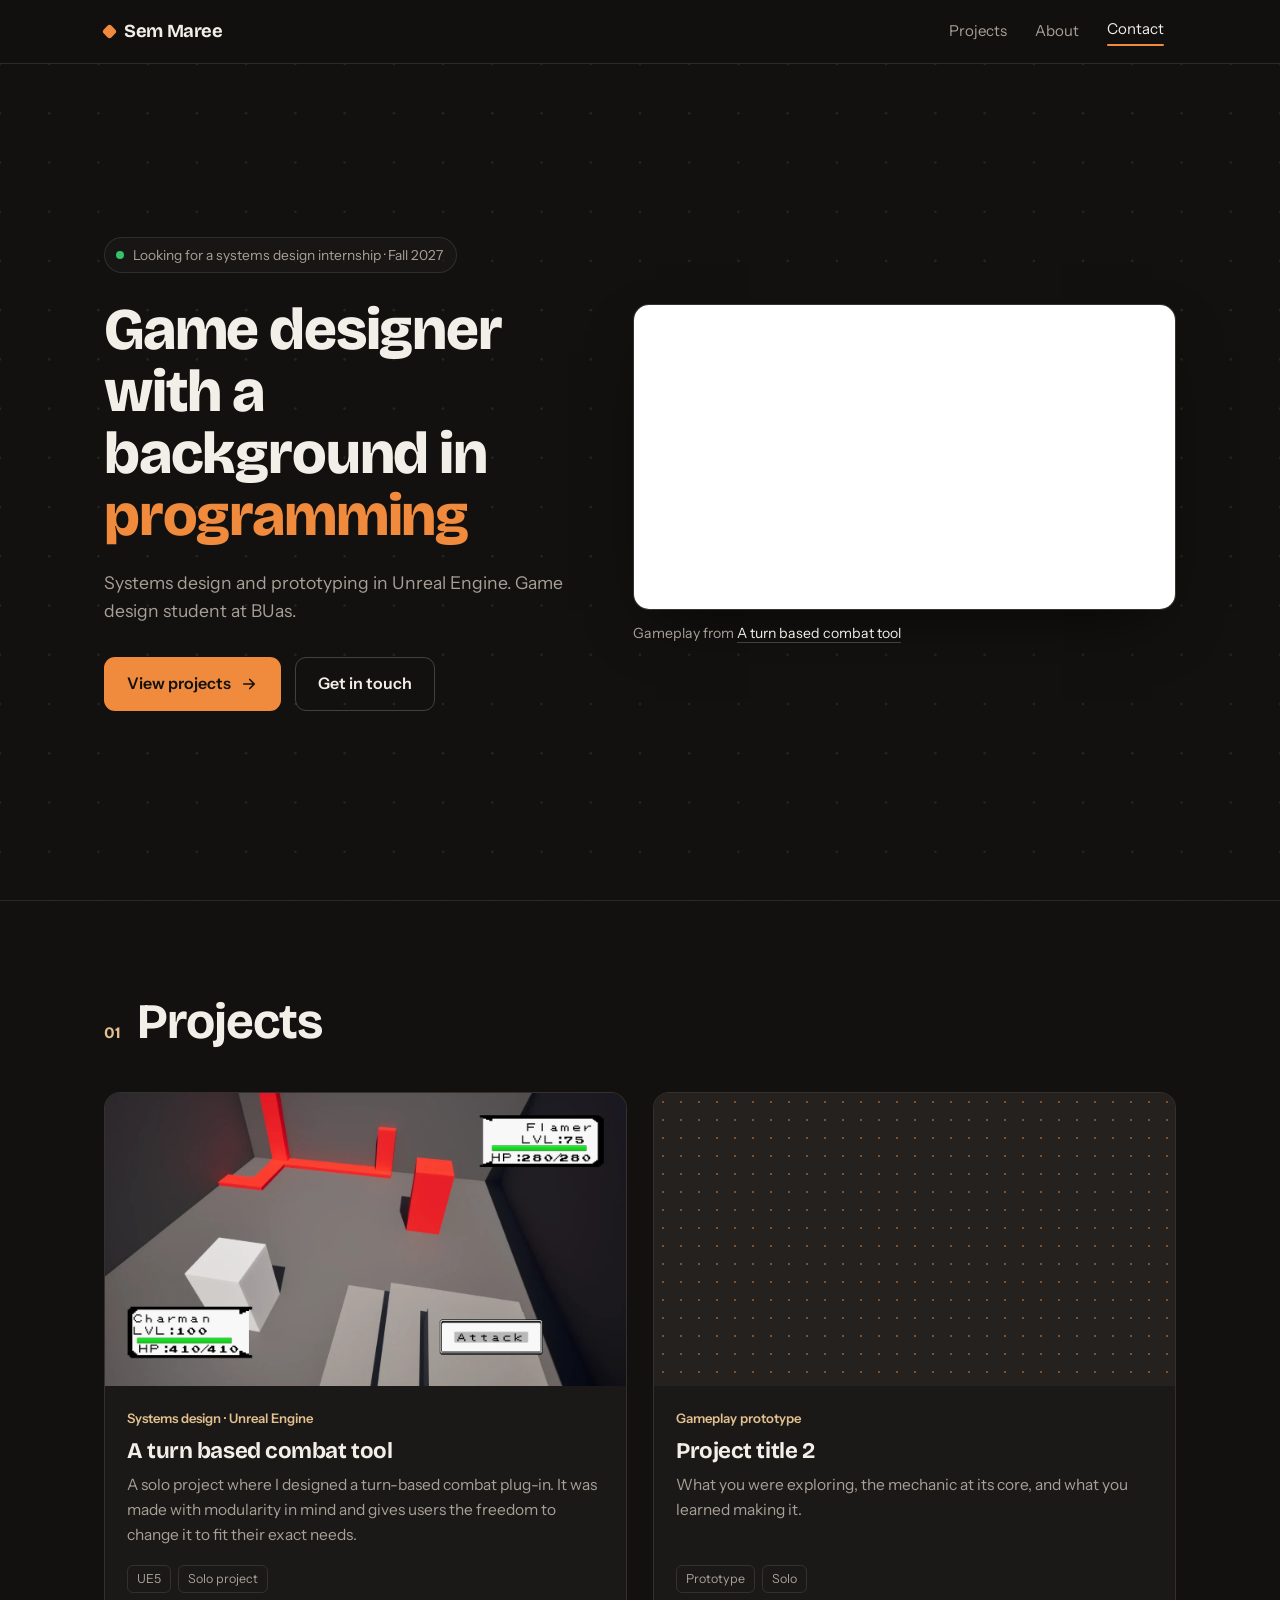
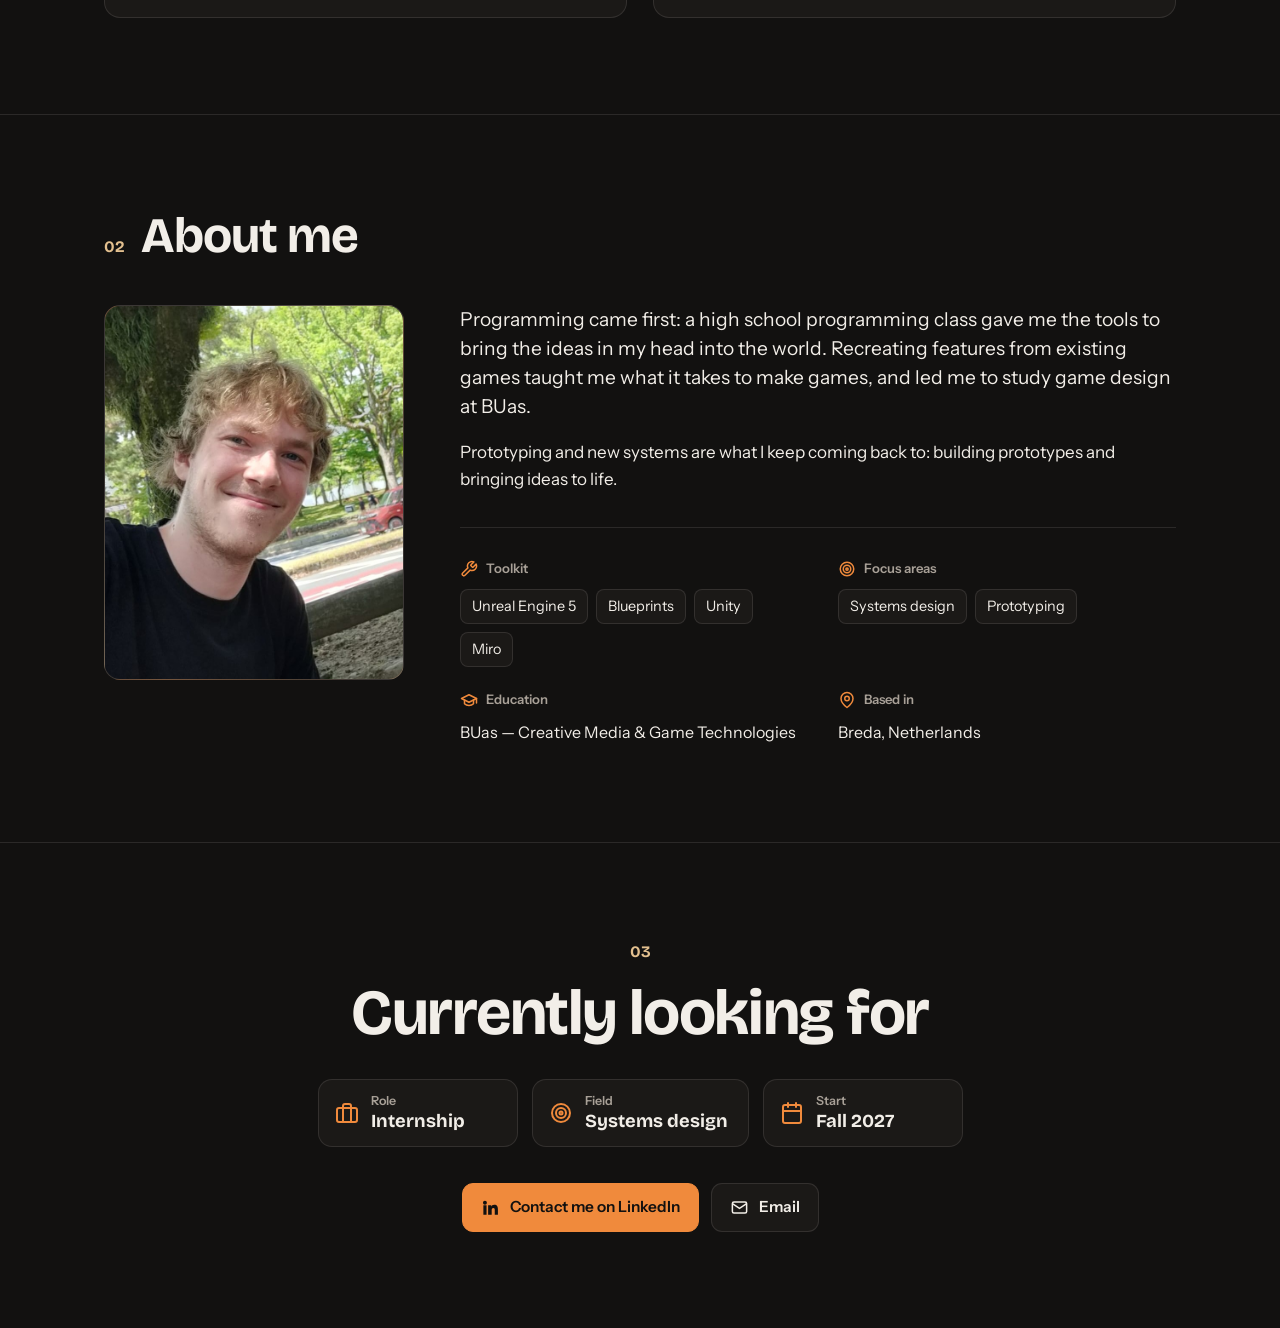
==== commit de02aeba: "Add Currently looking for section: systems design internship, fall 2027 Co-Authored-By: Claude Opus " ====
--- a/index.html
+++ b/index.html
@@ -43,7 +43,7 @@
   <canvas id="grid" aria-hidden="true"></canvas>
   <div class="wrap hero-grid">
     <div class="hero-text">
-      <span class="hero-avail"><span class="pulse"></span>Open to internships</span>
+      <span class="hero-avail"><span class="pulse"></span>Looking for a systems design internship · Fall 2027</span>
       <!-- [EDIT] headline: what you are, in one line -->
       <h1>Game designer with a background in <em>programming</em></h1>
       <!-- [EDIT] one short line: focus + where -->
@@ -113,7 +113,7 @@
       <div class="about-body">
         <!-- [EDIT] bio: lead with the topic, keep it short — people scan -->
         <p class="lead">Programming came first: a high school programming class gave me the tools to bring the ideas in my head into the world. Recreating features from existing games taught me what it takes to make games, and led me to study game design at BUas.</p>
-        <p>Prototyping and new systems are what I keep coming back to. Next step: an internship where I can build prototypes and bring ideas to life.</p>
+        <p>Prototyping and new systems are what I keep coming back to: building prototypes and bringing ideas to life.</p>
 
         <div class="facts">
           <div class="fact">
@@ -147,7 +147,13 @@
 <section class="section contact" id="contact">
   <div class="wrap">
     <span class="section-num">03</span>
-    <h2>Looking for an intern?</h2>
+    <h2>Currently looking for</h2>
+    <!-- [EDIT] what you're looking for: role, field, start -->
+    <ul class="looking">
+      <li><svg class="ico" viewBox="0 0 24 24" aria-hidden="true"><rect x="2" y="7" width="20" height="14" rx="2"/><path d="M16 21V5a2 2 0 0 0-2-2h-4a2 2 0 0 0-2 2v16"/></svg><span><small>Role</small>Internship</span></li>
+      <li><svg class="ico" viewBox="0 0 24 24" aria-hidden="true"><circle cx="12" cy="12" r="9"/><circle cx="12" cy="12" r="5"/><circle cx="12" cy="12" r="1.5"/></svg><span><small>Field</small>Systems design</span></li>
+      <li><svg class="ico" viewBox="0 0 24 24" aria-hidden="true"><rect x="3" y="4" width="18" height="18" rx="2"/><path d="M16 2v4"/><path d="M8 2v4"/><path d="M3 10h18"/></svg><span><small>Start</small>Fall 2027</span></li>
+    </ul>
     <div class="socials">
       <a class="social primary" href="https://www.linkedin.com/in/sem-maree-a93a122ab/" target="_blank" rel="noopener">
         <svg viewBox="0 0 24 24" fill="currentColor"><path d="M4.98 3.5a2.5 2.5 0 1 1 0 5 2.5 2.5 0 0 1 0-5ZM3 9h4v12H3V9Zm6 0h3.8v1.7h.05c.53-1 1.83-2.05 3.76-2.05 4.02 0 4.76 2.65 4.76 6.1V21h-4v-5.4c0-1.29-.02-2.95-1.8-2.95-1.8 0-2.07 1.4-2.07 2.85V21H9V9Z"/></svg>Contact me on LinkedIn
--- a/style.css
+++ b/style.css
@@ -158,6 +158,13 @@
 /* ---------- Contact ---------- */
 .contact{text-align:center}
 .contact h2{font-size:clamp(2.2rem,6.5vw,4rem);margin:14px auto 34px}
+.looking{list-style:none;margin:0 auto 36px;padding:0;display:flex;flex-wrap:wrap;justify-content:center;gap:14px}
+.looking li{display:flex;align-items:center;gap:12px;text-align:left;background:var(--surface);border:1px solid var(--line);border-radius:14px;padding:14px 20px 14px 16px;min-width:200px}
+.looking .ico{width:24px;height:24px}
+.looking small{display:block;color:var(--muted);font-size:.78rem;font-weight:600;margin-bottom:1px}
+.looking span{font-family:var(--font-display);font-weight:700;font-size:1.15rem;line-height:1.2}
+.looking span small{font-family:var(--font-body)}
+@media (max-width:560px){.looking{flex-direction:column;align-items:center}.looking li{width:100%;max-width:300px}}
 .socials{display:flex;flex-wrap:wrap;justify-content:center;gap:12px}
 .social{
   display:inline-flex;align-items:center;gap:10px;padding:11px 18px;border-radius:11px;
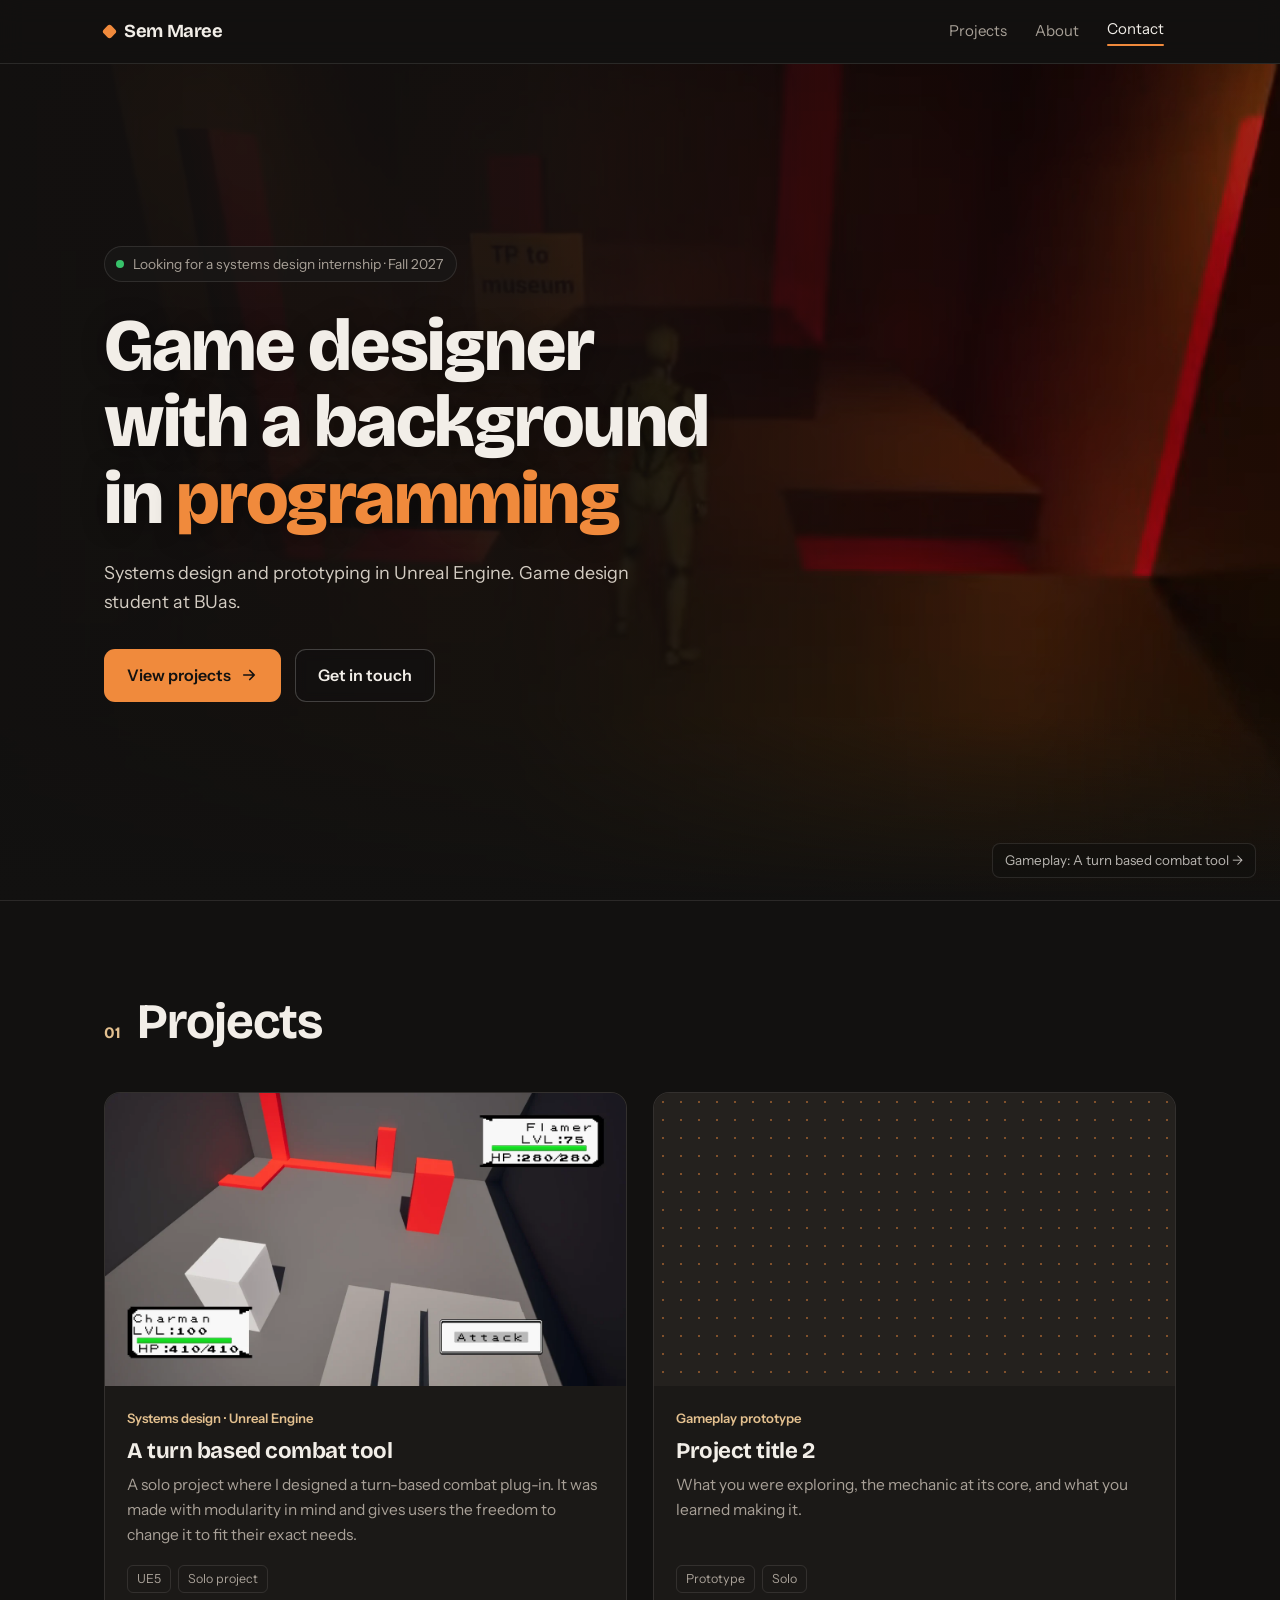
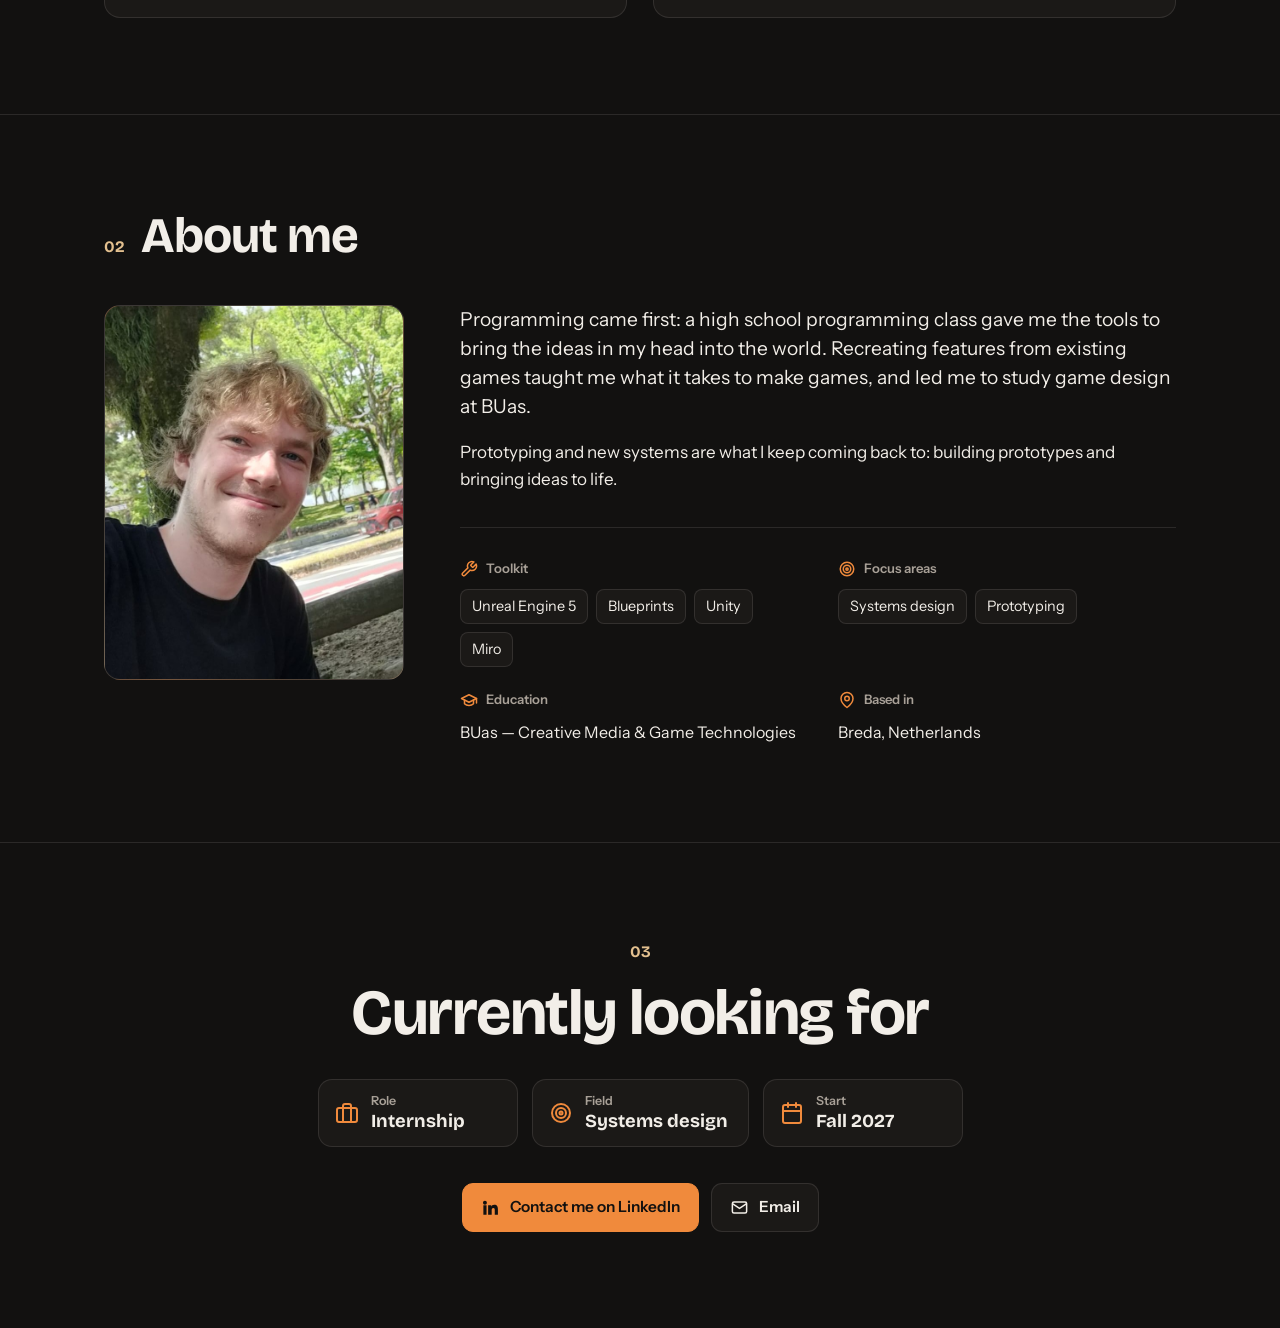
==== commit 72933746: "Homepage: gameplay loop as start screen background video Co-Authored-By: Claude Opus 5.5 <noreply@an" ====
--- a/index.html
+++ b/index.html
@@ -40,8 +40,13 @@
 
 <!-- ============ HERO / HOME ============ -->
 <header class="hero" id="home">
-  <canvas id="grid" aria-hidden="true"></canvas>
-  <div class="wrap hero-grid">
+  <!-- [EDIT] background loop: images/hero-loop.mp4 (muted, ~15s); poster shows while loading and for reduced motion -->
+  <video class="hero-bg" id="heroVideo" autoplay muted loop playsinline preload="auto" poster="images/hero-poster.webp" aria-hidden="true">
+    <source src="images/hero-loop.webm" type="video/webm">
+    <source src="images/hero-loop.mp4" type="video/mp4">
+  </video>
+  <div class="hero-shade" aria-hidden="true"></div>
+  <div class="wrap">
     <div class="hero-text">
       <span class="hero-avail"><span class="pulse"></span>Looking for a systems design internship · Fall 2027</span>
       <!-- [EDIT] headline: what you are, in one line -->
@@ -55,16 +60,8 @@
         <a href="#contact" class="btn btn-ghost">Get in touch</a>
       </div>
     </div>
-    <!-- [EDIT] showreel / gameplay video: swap the YouTube ID in the src -->
-    <figure class="hero-video">
-      <div class="frame">
-        <iframe src="https://www.youtube-nocookie.com/embed/pBOzh8faXiA" title="Turn based combat tool: gameplay video"
-          allow="accelerometer; autoplay; clipboard-write; encrypted-media; gyroscope; picture-in-picture; web-share"
-          referrerpolicy="strict-origin-when-cross-origin" allowfullscreen></iframe>
-      </div>
-      <figcaption>Gameplay from <a href="projects/project-1.html">A turn based combat tool</a></figcaption>
-    </figure>
-  </div>
+  </div>
+  <a class="hero-credit" href="projects/project-1.html">Gameplay: A turn based combat tool →</a>
 </header>
 
 <main>
@@ -194,69 +191,17 @@
   sections.forEach(function(s){ if(s) io.observe(s); });
 
 
-  /* ---- Interactive hero dot-grid ---- */
-  var canvas=document.getElementById('grid'), ctx=canvas.getContext('2d');
-  var reduce=window.matchMedia('(prefers-reduced-motion: reduce)').matches;
-  var pts=[], mouse={x:-9999,y:-9999}, dpr=Math.min(window.devicePixelRatio||1,2), raf, running=false;
-
-  function accent(){ return getComputedStyle(root).getPropertyValue('--dot').trim(); }
-  function dim(){ return getComputedStyle(root).getPropertyValue('--dot-dim').trim(); }
-  var cA=accent(), cD=dim();
-
-  function build(){
-    pts=[];
-    var gap=Math.max(34, Math.min(56, canvas.clientWidth/26));
-    var cols=Math.ceil(canvas.clientWidth/gap)+1, rows=Math.ceil(canvas.clientHeight/gap)+1;
-    for(var y=0;y<rows;y++) for(var x=0;x<cols;x++){
-      pts.push({x:x*gap, y:y*gap, r:1.3});
+  /* ---- Hero background video: still image for reduced motion, pause when off-screen ---- */
+  var vid=document.getElementById('heroVideo');
+  if(vid){
+    var reduce=window.matchMedia('(prefers-reduced-motion: reduce)').matches;
+    if(reduce){ vid.removeAttribute('autoplay'); vid.pause(); }
+    else{
+      new IntersectionObserver(function(en){
+        if(en[0].isIntersecting){ var pr=vid.play(); if(pr&&pr.catch) pr.catch(function(){}); }
+        else vid.pause();
+      }).observe(vid);
     }
-  }
-  function resizeGrid(){
-    dpr=Math.min(window.devicePixelRatio||1,2);
-    canvas.width=canvas.clientWidth*dpr; canvas.height=canvas.clientHeight*dpr;
-    ctx.setTransform(dpr,0,0,dpr,0,0);
-    cA=accent(); cD=dim();
-    build(); if(reduce) drawStatic();
-  }
-  function drawStatic(){
-    ctx.clearRect(0,0,canvas.clientWidth,canvas.clientHeight);
-    for(var i=0;i<pts.length;i++){ ctx.beginPath(); ctx.fillStyle=cD; ctx.arc(pts[i].x,pts[i].y,1.3,0,6.283); ctx.fill(); }
-  }
-  function frame(){
-    ctx.clearRect(0,0,canvas.clientWidth,canvas.clientHeight);
-    var R=140;
-    for(var i=0;i<pts.length;i++){
-      var p=pts[i], dx=p.x-mouse.x, dy=p.y-mouse.y, d=Math.sqrt(dx*dx+dy*dy);
-      if(d<R){
-        var f=1-d/R;
-        p.r += ((1.3+f*3.4)-p.r)*0.18;
-        ctx.fillStyle=cA; ctx.globalAlpha=0.35+f*0.65;
-      }else{
-        p.r += (1.3-p.r)*0.12;
-        ctx.fillStyle=cD; ctx.globalAlpha=1;
-      }
-      ctx.beginPath(); ctx.arc(p.x,p.y,p.r,0,6.283); ctx.fill();
-    }
-    ctx.globalAlpha=1;
-    raf=requestAnimationFrame(frame);
-  }
-  function start(){ if(!running && !reduce){ running=true; frame(); } }
-  function stop(){ if(running){ running=false; cancelAnimationFrame(raf); } }
-
-  window.addEventListener('pointermove',function(e){
-    var rect=canvas.getBoundingClientRect();
-    mouse.x=e.clientX-rect.left; mouse.y=e.clientY-rect.top;
-  },{passive:true});
-  window.addEventListener('pointerleave',function(){ mouse.x=-9999; mouse.y=-9999; });
-
-  window.addEventListener('resize',resizeGrid);
-  resizeGrid();
-  if(reduce){ drawStatic(); }
-  else{
-    // pause animation when hero scrolls out of view
-    var hero=document.getElementById('home');
-    new IntersectionObserver(function(en){ en[0].isIntersecting?start():stop(); }).observe(hero);
-    start();
   }
 })();
 </script>
--- a/style.css
+++ b/style.css
@@ -72,7 +72,13 @@
 
 /* ---------- Hero ---------- */
 .hero{position:relative;min-height:calc(100svh - var(--nav-h));display:flex;align-items:center;overflow:hidden}
-#grid{position:absolute;inset:0;width:100%;height:100%;z-index:0;opacity:.9}
+.hero-bg{position:absolute;inset:0;width:100%;height:100%;object-fit:cover;z-index:0;filter:brightness(.78) saturate(.9)}
+.hero-shade{position:absolute;inset:0;z-index:0;background:
+  linear-gradient(90deg,rgba(18,17,16,.94) 0%,rgba(18,17,16,.86) 40%,rgba(18,17,16,.35) 70%,rgba(18,17,16,.12) 100%),
+  linear-gradient(0deg,var(--ink) 0%,rgba(18,17,16,0) 22%)}
+.hero .btn-ghost{background:rgba(18,17,16,.7);-webkit-backdrop-filter:blur(6px);backdrop-filter:blur(6px)}
+.hero-credit{position:absolute;z-index:1;right:24px;bottom:22px;font-size:.84rem;color:rgba(242,238,232,.75);background:rgba(18,17,16,.55);padding:6px 12px;border-radius:8px;border:1px solid var(--line)}
+.hero-credit:hover{color:var(--accent);border-color:var(--accent)}
 .hero .wrap{position:relative;z-index:1;padding-top:48px;padding-bottom:64px}
 .hero-avail{
   display:inline-flex;align-items:center;gap:9px;font-size:.86rem;color:var(--muted);
@@ -81,16 +87,9 @@
 }
 .hero-avail .pulse{width:8px;height:8px;border-radius:50%;background:#37c26a;box-shadow:0 0 0 0 rgba(55,194,106,.5);animation:pulse 2.4s infinite}
 @keyframes pulse{0%{box-shadow:0 0 0 0 rgba(55,194,106,.5)}70%{box-shadow:0 0 0 7px rgba(55,194,106,0)}100%{box-shadow:0 0 0 0 rgba(55,194,106,0)}}
-.hero-grid{display:grid;grid-template-columns:minmax(0,1fr) minmax(0,1.15fr);gap:56px;align-items:center}
-.hero h1{font-size:clamp(2.3rem,4.6vw,3.7rem);font-weight:800;line-height:1.05}
+.hero h1{font-size:clamp(2.4rem,6vw,4.6rem);font-weight:800;line-height:1.04;max-width:14ch;text-shadow:0 2px 24px rgba(0,0,0,.45)}
 .hero h1 em{font-style:normal;color:var(--accent)}
-.hero-sub{max-width:46ch;color:var(--muted);font-size:1.1rem;margin:22px 0 32px}
-.hero-video{margin:0}
-.hero-video .frame{aspect-ratio:16/9;border-radius:16px;overflow:hidden;border:1px solid var(--line-strong);background:#000;box-shadow:0 24px 60px -24px rgba(0,0,0,.7)}
-.hero-video iframe{width:100%;height:100%;border:0;display:block}
-.hero-video figcaption{margin-top:12px;font-size:.88rem;color:var(--muted)}
-.hero-video figcaption a{color:var(--text);border-bottom:1px solid var(--line-strong)}
-.hero-video figcaption a:hover{color:var(--accent);border-color:var(--accent)}
+.hero-sub{max-width:46ch;color:#d4cdc3;font-size:1.12rem;margin:22px 0 32px}
 .cta-row{display:flex;flex-wrap:wrap;gap:14px}
 .btn{
   display:inline-flex;align-items:center;gap:9px;font-family:var(--font-body);font-weight:600;font-size:1rem;
@@ -179,8 +178,9 @@
 
 /* ---------- Responsive ---------- */
 @media (max-width:820px){
-  .hero-grid{grid-template-columns:1fr;gap:36px}
-  .about-grid{grid-template-columns:1fr;gap:34px}
+  .hero-shade{background:linear-gradient(0deg,var(--ink) 0%,rgba(18,17,16,.86) 30%,rgba(18,17,16,.72) 100%)}
+  .hero-credit{left:24px;right:auto}
+    .about-grid{grid-template-columns:1fr;gap:34px}
   .portrait{max-width:280px}
   .work-grid{grid-template-columns:1fr}
   .nav-links{display:none}
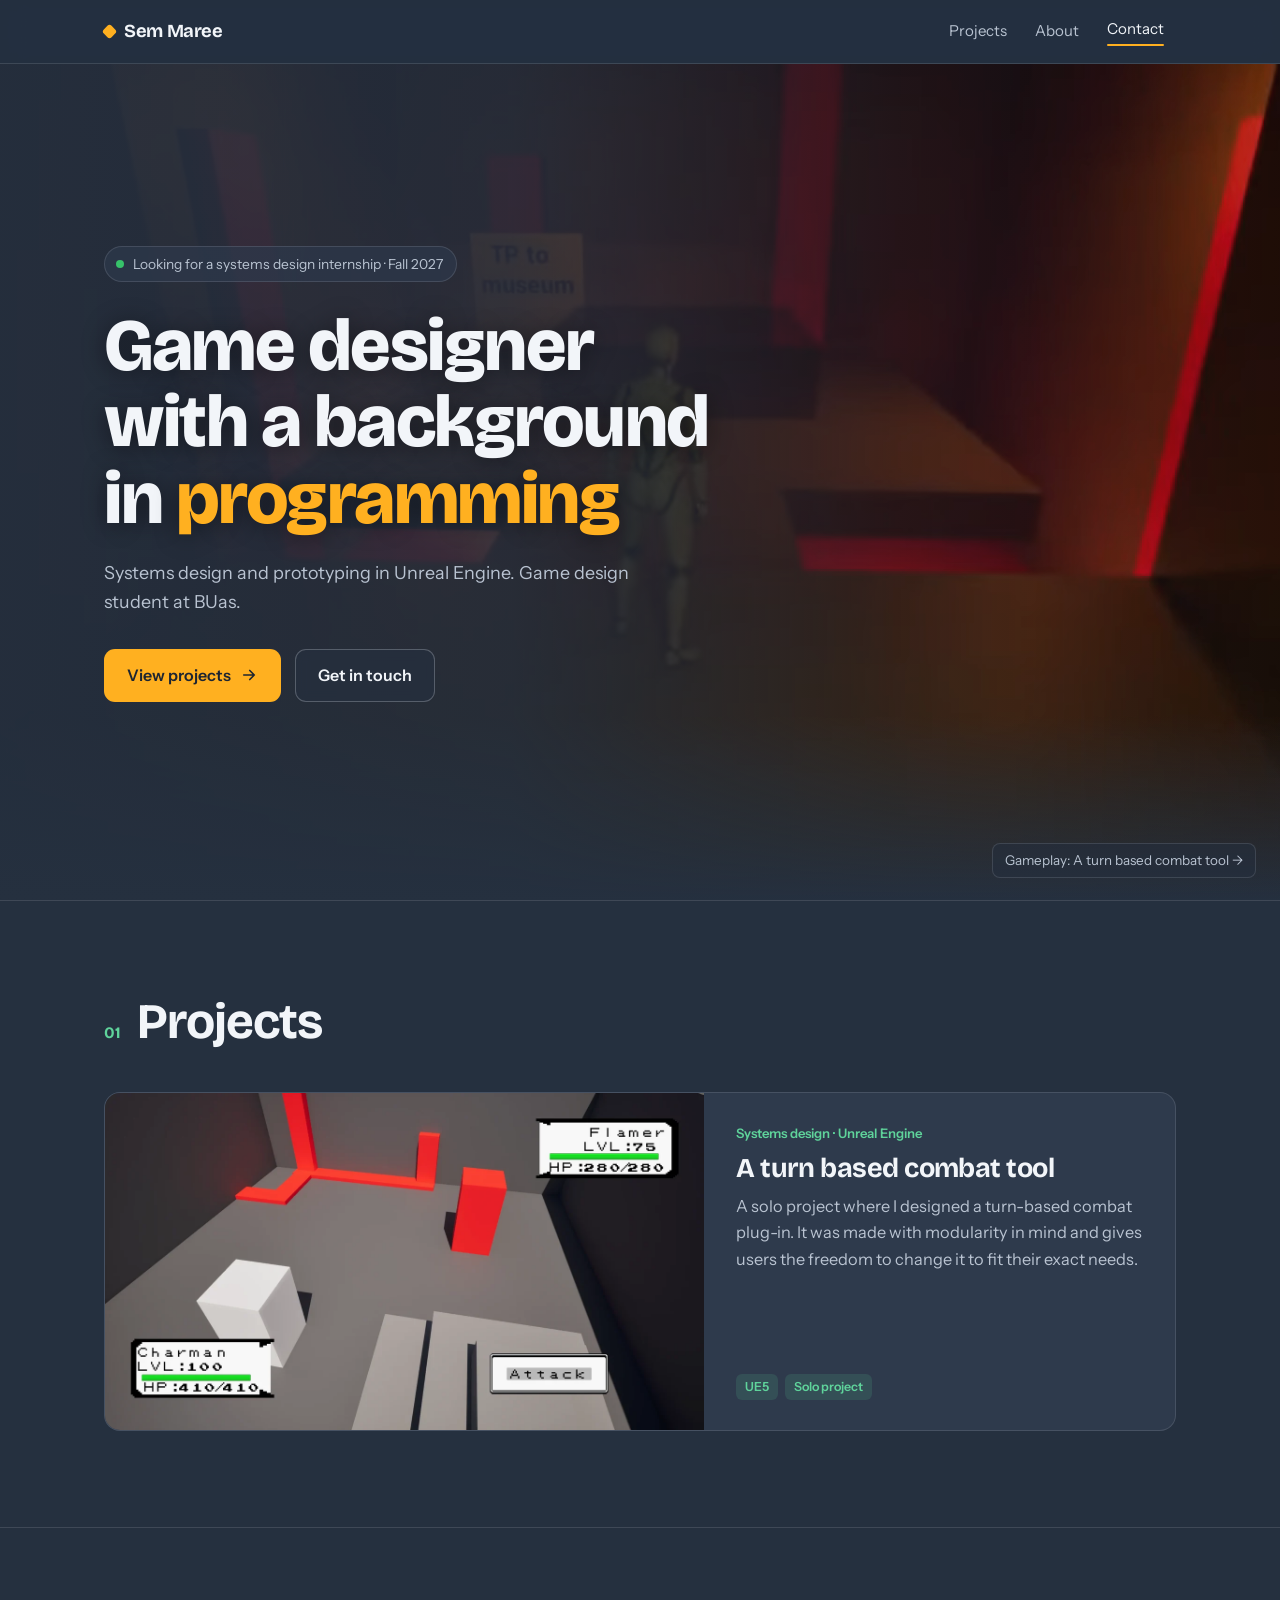
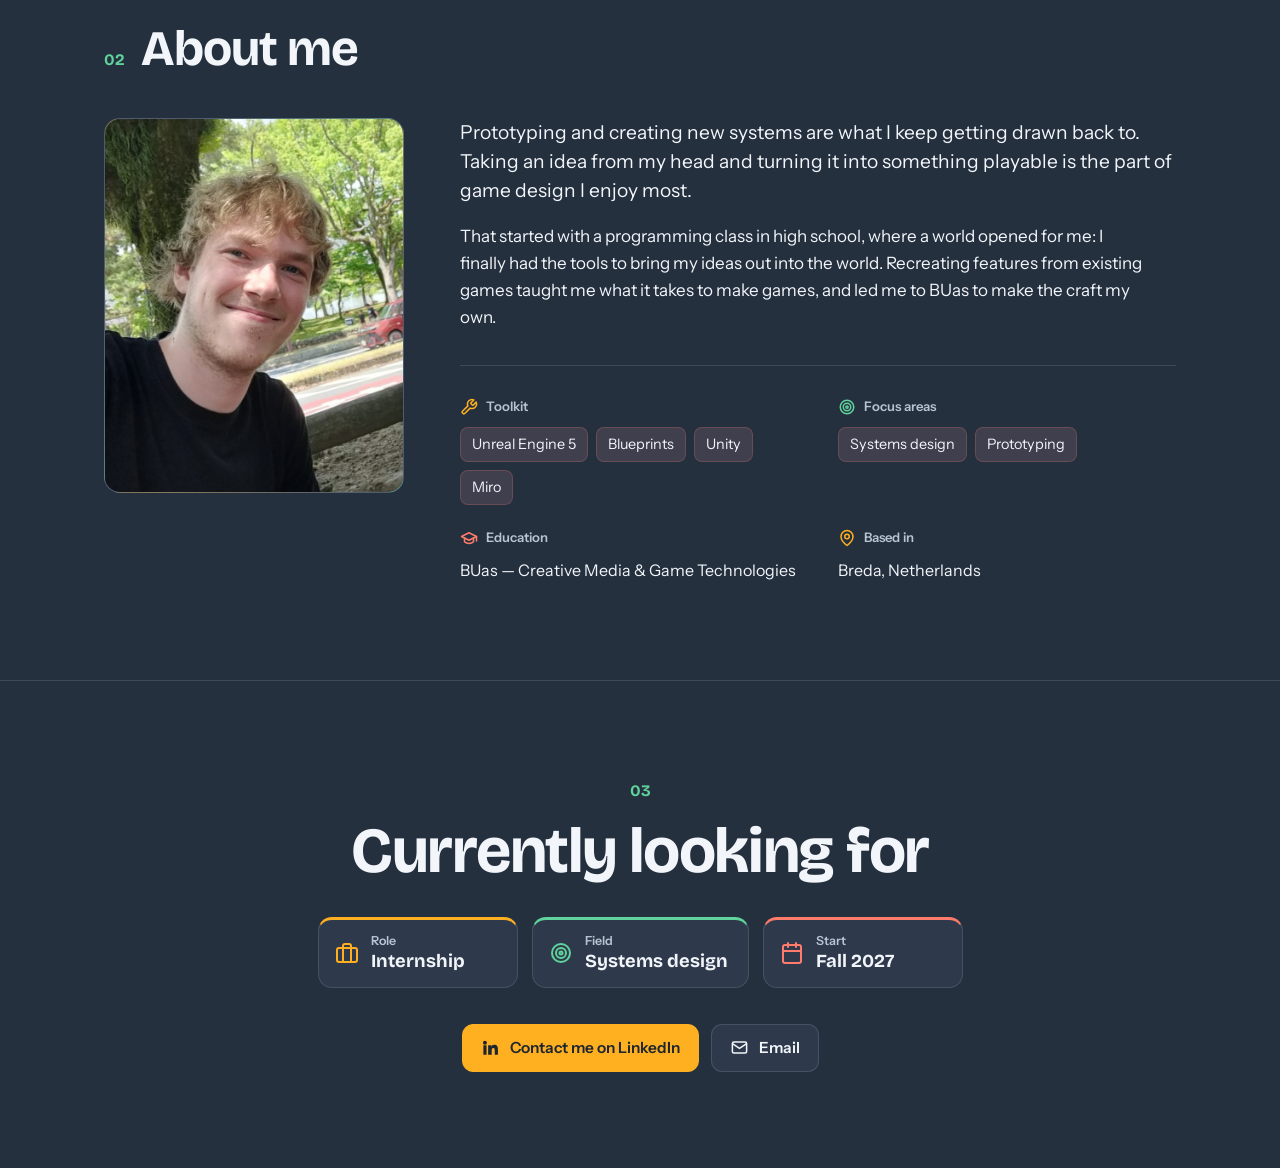
==== commit 3b0d77f3: "Quick wins: hide template project 2, battle-turn clip in Playtest, importance-first About Co-Authore" ====
--- a/index.html
+++ b/index.html
@@ -71,7 +71,7 @@
     <div class="section-head"><span class="section-num">01</span><h2>Projects</h2></div>
     <div class="work-grid">
 
-      <!-- [EDIT] PROJECT 1 — duplicate a card block to add more -->
+      <!-- [EDIT] PROJECT 1 — duplicate a card block to add more (a single card shows wide) -->
       <a class="card" href="projects/project-1.html">
         <div class="thumb"><img src="images/combat-tool-battle.webp" alt="In-game battle: two creatures face off in the demo arena, with HP bars for each and an Attack button" loading="lazy"><span class="go"><svg viewBox="0 0 24 24" fill="none" stroke="currentColor" stroke-width="2.2" stroke-linecap="round" stroke-linejoin="round"><path d="M7 17L17 7M9 7h8v8"/></svg></span></div>
         <div class="card-body">
@@ -82,16 +82,6 @@
         </div>
       </a>
 
-      <!-- [EDIT] PROJECT 2 -->
-      <a class="card" href="projects/project-2.html">
-        <div class="thumb t2"><span class="go"><svg viewBox="0 0 24 24" fill="none" stroke="currentColor" stroke-width="2.2" stroke-linecap="round" stroke-linejoin="round"><path d="M7 17L17 7M9 7h8v8"/></svg></span></div>
-        <div class="card-body">
-          <span class="card-role">Gameplay prototype</span>
-          <h3>Project title 2</h3>
-          <p>What you were exploring, the mechanic at its core, and what you learned making it.</p>
-          <div class="tags"><span class="tag">Prototype</span><span class="tag">Solo</span></div>
-        </div>
-      </a>
 
 
     </div>
@@ -109,8 +99,8 @@
       </div>
       <div class="about-body">
         <!-- [EDIT] bio: lead with the topic, keep it short — people scan -->
-        <p class="lead">Programming came first: a high school programming class gave me the tools to bring the ideas in my head into the world. Recreating features from existing games taught me what it takes to make games, and led me to study game design at BUas.</p>
-        <p>Prototyping and new systems are what I keep coming back to: building prototypes and bringing ideas to life.</p>
+        <p class="lead">Prototyping and creating new systems are what I keep getting drawn back to. Taking an idea from my head and turning it into something playable is the part of game design I enjoy most.</p>
+        <p>That started with a programming class in high school, where a world opened for me: I finally had the tools to bring my ideas out into the world. Recreating features from existing games taught me what it takes to make games, and led me to BUas to make the craft my own.</p>
 
         <div class="facts">
           <div class="fact">
--- a/style.css
+++ b/style.css
@@ -1,17 +1,17 @@
 /* ---------- Theme tokens (one dark theme) ---------- */
 :root{
-  --ink:#121110;
-  --surface:#1b1917;
-  --surface-2:#24211e;
-  --text:#f2eee8;
-  --muted:#a8a097;
-  --line:rgba(242,238,232,.11);
-  --line-strong:rgba(242,238,232,.22);
-  --accent:#f08a3c;
-  --accent-2:#e3c08f;
-  --accent-ink:#121110;
-  --dot:rgba(240,138,60,.55);
-  --dot-dim:rgba(242,238,232,.10);
+  /* Soft Slate: blue-grey dark with three accents */
+  --ink:#25303f;
+  --surface:#2e3a4c;
+  --surface-2:#38465b;
+  --text:#f2f5f9;
+  --muted:#b9c3d1;
+  --line:rgba(242,245,249,.12);
+  --line-strong:rgba(242,245,249,.24);
+  --accent:#ffb020;
+  --accent-2:#5fd39b;
+  --accent-3:#ff7b6b;
+  --accent-ink:#1d2531;
 
   --font-display:"Bricolage Grotesque",system-ui,sans-serif;
   --font-body:"Instrument Sans",system-ui,sans-serif;
@@ -48,6 +48,10 @@
 /* ---------- Icons (inline SVG, stroke style) ---------- */
 .ico{width:18px;height:18px;flex:none;fill:none;stroke:var(--accent);stroke-width:2;stroke-linecap:round;stroke-linejoin:round}
 
+/* three accents in turn: icons in a row of facts, steps and tiles each get their own colour */
+.fact:nth-child(3n+2) .ico,.p-meta>div:nth-child(3n+2) .ico,.p-step:nth-of-type(3n+2) h3 .ico,.looking li:nth-child(3n+2) .ico{stroke:var(--accent-2)}
+.fact:nth-child(3n+3) .ico,.p-meta>div:nth-child(3n+3) .ico,.p-step:nth-of-type(3n+3) h3 .ico,.looking li:nth-child(3n+3) .ico{stroke:var(--accent-3)}
+
 /* ---------- Nav ---------- */
 .nav{
   position:sticky;top:env(safe-area-inset-top,0px);z-index:50;
@@ -72,12 +76,12 @@
 
 /* ---------- Hero ---------- */
 .hero{position:relative;min-height:calc(100svh - var(--nav-h));display:flex;align-items:center;overflow:hidden}
-.hero-bg{position:absolute;inset:0;width:100%;height:100%;object-fit:cover;z-index:0;filter:brightness(.78) saturate(.9)}
+.hero-bg{position:absolute;inset:0;width:100%;height:100%;object-fit:cover;z-index:0;filter:brightness(.85) saturate(.95)}
 .hero-shade{position:absolute;inset:0;z-index:0;background:
-  linear-gradient(90deg,rgba(18,17,16,.94) 0%,rgba(18,17,16,.86) 40%,rgba(18,17,16,.35) 70%,rgba(18,17,16,.12) 100%),
-  linear-gradient(0deg,var(--ink) 0%,rgba(18,17,16,0) 22%)}
-.hero .btn-ghost{background:rgba(18,17,16,.7);-webkit-backdrop-filter:blur(6px);backdrop-filter:blur(6px)}
-.hero-credit{position:absolute;z-index:1;right:24px;bottom:22px;font-size:.84rem;color:rgba(242,238,232,.75);background:rgba(18,17,16,.55);padding:6px 12px;border-radius:8px;border:1px solid var(--line)}
+  linear-gradient(90deg,color-mix(in srgb,var(--ink) 95%,transparent) 0%,color-mix(in srgb,var(--ink) 86%,transparent) 40%,color-mix(in srgb,var(--ink) 35%,transparent) 70%,color-mix(in srgb,var(--ink) 10%,transparent) 100%),
+  linear-gradient(0deg,var(--ink) 0%,transparent 22%)}
+.hero .btn-ghost{background:color-mix(in srgb,var(--ink) 70%,transparent);-webkit-backdrop-filter:blur(6px);backdrop-filter:blur(6px)}
+.hero-credit{position:absolute;z-index:1;right:24px;bottom:22px;font-size:.84rem;color:var(--muted);background:color-mix(in srgb,var(--ink) 60%,transparent);padding:6px 12px;border-radius:8px;border:1px solid var(--line)}
 .hero-credit:hover{color:var(--accent);border-color:var(--accent)}
 .hero .wrap{position:relative;z-index:1;padding-top:48px;padding-bottom:64px}
 .hero-avail{
@@ -89,7 +93,7 @@
 @keyframes pulse{0%{box-shadow:0 0 0 0 rgba(55,194,106,.5)}70%{box-shadow:0 0 0 7px rgba(55,194,106,0)}100%{box-shadow:0 0 0 0 rgba(55,194,106,0)}}
 .hero h1{font-size:clamp(2.4rem,6vw,4.6rem);font-weight:800;line-height:1.04;max-width:14ch;text-shadow:0 2px 24px rgba(0,0,0,.45)}
 .hero h1 em{font-style:normal;color:var(--accent)}
-.hero-sub{max-width:46ch;color:#d4cdc3;font-size:1.12rem;margin:22px 0 32px}
+.hero-sub{max-width:46ch;color:var(--muted);font-size:1.12rem;margin:22px 0 32px}
 .cta-row{display:flex;flex-wrap:wrap;gap:14px}
 .btn{
   display:inline-flex;align-items:center;gap:9px;font-family:var(--font-body);font-weight:600;font-size:1rem;
@@ -126,7 +130,7 @@
 .facts{display:grid;grid-template-columns:1fr 1fr;gap:22px 40px;margin-top:34px;padding-top:30px;border-top:1px solid var(--line)}
 .fact h4{font-family:var(--font-body);font-weight:600;font-size:.82rem;color:var(--muted);margin:0 0 10px;text-transform:none;letter-spacing:0;display:flex;align-items:center;gap:8px}
 .fact ul{list-style:none;margin:0;padding:0;display:flex;flex-wrap:wrap;gap:8px}
-.fact li{font-size:.9rem;background:var(--surface);border:1px solid var(--line);padding:5px 11px;border-radius:8px}
+.fact li{font-size:.9rem;background:color-mix(in srgb,var(--accent-3) 8%,var(--surface));border:1px solid color-mix(in srgb,var(--accent-3) 22%,transparent);padding:5px 11px;border-radius:8px}
 .fact .single{font-size:1rem;color:var(--text)}
 
 /* ---------- Projects ---------- */
@@ -136,6 +140,12 @@
   background:var(--surface);transition:border-color .2s,transform .2s;
 }
 .card:hover{border-color:var(--line-strong);transform:translateY(-3px)}
+/* one project: wide card, image left, text right */
+.card:only-child{grid-column:1/-1;flex-direction:row}
+.card:only-child .thumb{flex:0 0 56%}
+.card:only-child .card-body{justify-content:center;padding:30px 32px}
+.card:only-child h3{font-size:1.7rem}
+.card:only-child p{font-size:1.02rem}
 .card:hover .thumb .go{opacity:1;transform:translate(0,0)}
 .thumb{position:relative;aspect-ratio:16/9;overflow:hidden}
 .thumb img{position:absolute;inset:0;width:100%;height:100%;object-fit:cover;display:block}
@@ -145,21 +155,21 @@
   opacity:0;transform:translate(6px,6px);transition:opacity .22s,transform .22s;
 }
 .thumb .go svg{width:18px;height:18px}
-/* placeholder thumbnail for projects without an image yet */
-.t2{background-color:var(--surface-2);background-image:radial-gradient(color-mix(in srgb,var(--accent) 45%,transparent) 1.3px,transparent 1.5px);background-size:18px 18px}
 .card-body{padding:22px 22px 24px;display:flex;flex-direction:column;gap:11px;flex:1}
 .card-role{font-size:.82rem;color:var(--accent-2);font-weight:600}
 .card h3{font-size:1.4rem}
 .card p{margin:0;color:var(--muted);font-size:.97rem}
 .tags{display:flex;flex-wrap:wrap;gap:7px;margin-top:auto;padding-top:6px}
-.tag{font-size:.78rem;color:var(--muted);border:1px solid var(--line);padding:3px 9px;border-radius:6px}
+.tag{font-size:.78rem;font-weight:600;color:var(--accent-2);background:color-mix(in srgb,var(--accent-2) 13%,transparent);padding:3px 9px;border-radius:6px}
 
 /* ---------- Contact ---------- */
 .contact{text-align:center}
 .contact h2{font-size:clamp(2.2rem,6.5vw,4rem);margin:14px auto 34px}
 .looking{list-style:none;margin:0 auto 36px;padding:0;display:flex;flex-wrap:wrap;justify-content:center;gap:14px}
-.looking li{display:flex;align-items:center;gap:12px;text-align:left;background:var(--surface);border:1px solid var(--line);border-radius:14px;padding:14px 20px 14px 16px;min-width:200px}
+.looking li{display:flex;align-items:center;gap:12px;text-align:left;background:var(--surface);border:1px solid var(--line);border-radius:14px;padding:14px 20px 14px 16px;min-width:200px;border-top:3px solid var(--accent)}
 .looking .ico{width:24px;height:24px}
+.looking li:nth-child(2){border-top-color:var(--accent-2)}
+.looking li:nth-child(3){border-top-color:var(--accent-3)}
 .looking small{display:block;color:var(--muted);font-size:.78rem;font-weight:600;margin-bottom:1px}
 .looking span{font-family:var(--font-display);font-weight:700;font-size:1.15rem;line-height:1.2}
 .looking span small{font-family:var(--font-body)}
@@ -178,11 +188,14 @@
 
 /* ---------- Responsive ---------- */
 @media (max-width:820px){
-  .hero-shade{background:linear-gradient(0deg,var(--ink) 0%,rgba(18,17,16,.86) 30%,rgba(18,17,16,.72) 100%)}
+  .hero-shade{background:linear-gradient(0deg,var(--ink) 0%,color-mix(in srgb,var(--ink) 86%,transparent) 30%,color-mix(in srgb,var(--ink) 72%,transparent) 100%)}
   .hero-credit{left:24px;right:auto}
     .about-grid{grid-template-columns:1fr;gap:34px}
   .portrait{max-width:280px}
   .work-grid{grid-template-columns:1fr}
+  .card:only-child{flex-direction:column}
+  .card:only-child .thumb{flex:none}
+  .card:only-child .card-body{padding:22px 22px 24px}
   .nav-links{display:none}
   .nav-links.open{
     display:flex;flex-direction:column;position:absolute;top:calc(var(--nav-h) + env(safe-area-inset-top,0px));left:0;right:0;
@@ -247,7 +260,7 @@
 /* image + caption inside a step */
 .p-figure{margin:0 0 22px;border:1px solid var(--line);border-radius:14px;overflow:hidden;background:var(--surface)}
 .p-figure a{display:block;background:var(--surface-2)}
-.p-figure img{width:100%;height:auto;display:block}
+.p-figure img,.p-figure video{width:100%;height:auto;display:block}
 .p-figure figcaption{padding:14px 18px 16px;color:var(--muted);font-size:.93rem;line-height:1.55;border-top:1px solid var(--line)}
 .p-figure figcaption strong{color:var(--text)}
 @media (max-width:760px){
@@ -256,11 +269,6 @@
   .research dl{grid-template-columns:1fr;gap:4px}
   .research dd{margin-bottom:10px}
 }
-/* screenshot placeholders (template pages) */
-.gallery{display:grid;grid-template-columns:repeat(2,1fr);gap:18px;margin:4px 0 56px}
-.shot{aspect-ratio:16/10;border-radius:14px;border:1px dashed var(--line-strong);background:var(--surface);display:grid;place-items:center;color:var(--muted);font-size:.88rem}
-.shot.wide{grid-column:1/-1;aspect-ratio:16/7}
-@media (max-width:760px){.gallery{grid-template-columns:1fr}}
 .p-actions{display:flex;flex-wrap:wrap;gap:14px;margin-top:8px}
 .next{display:flex;justify-content:space-between;align-items:center;gap:20px;flex-wrap:wrap;padding:40px 0 72px;border-top:1px solid var(--line)}
 .next a{display:block;border:1px solid var(--line);background:var(--surface);border-radius:14px;padding:18px 22px;transition:border-color .18s;min-width:240px}
